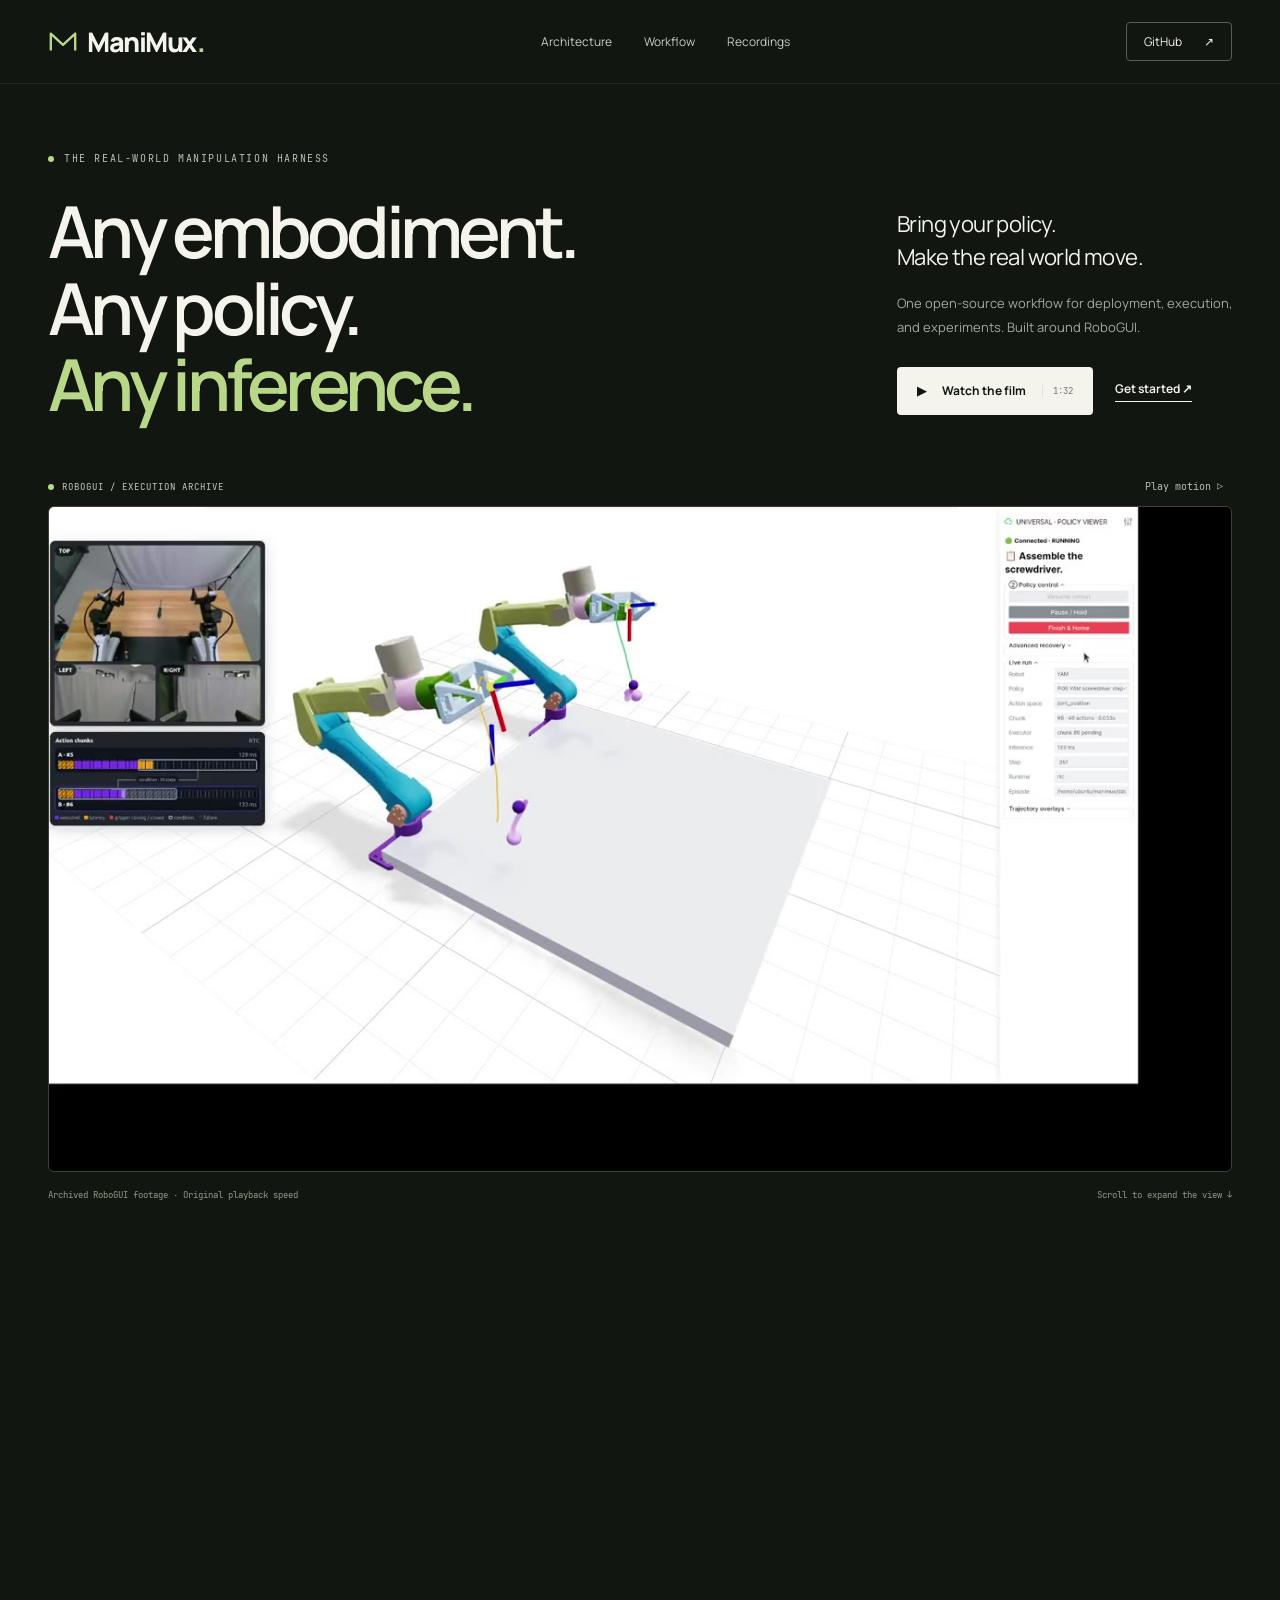
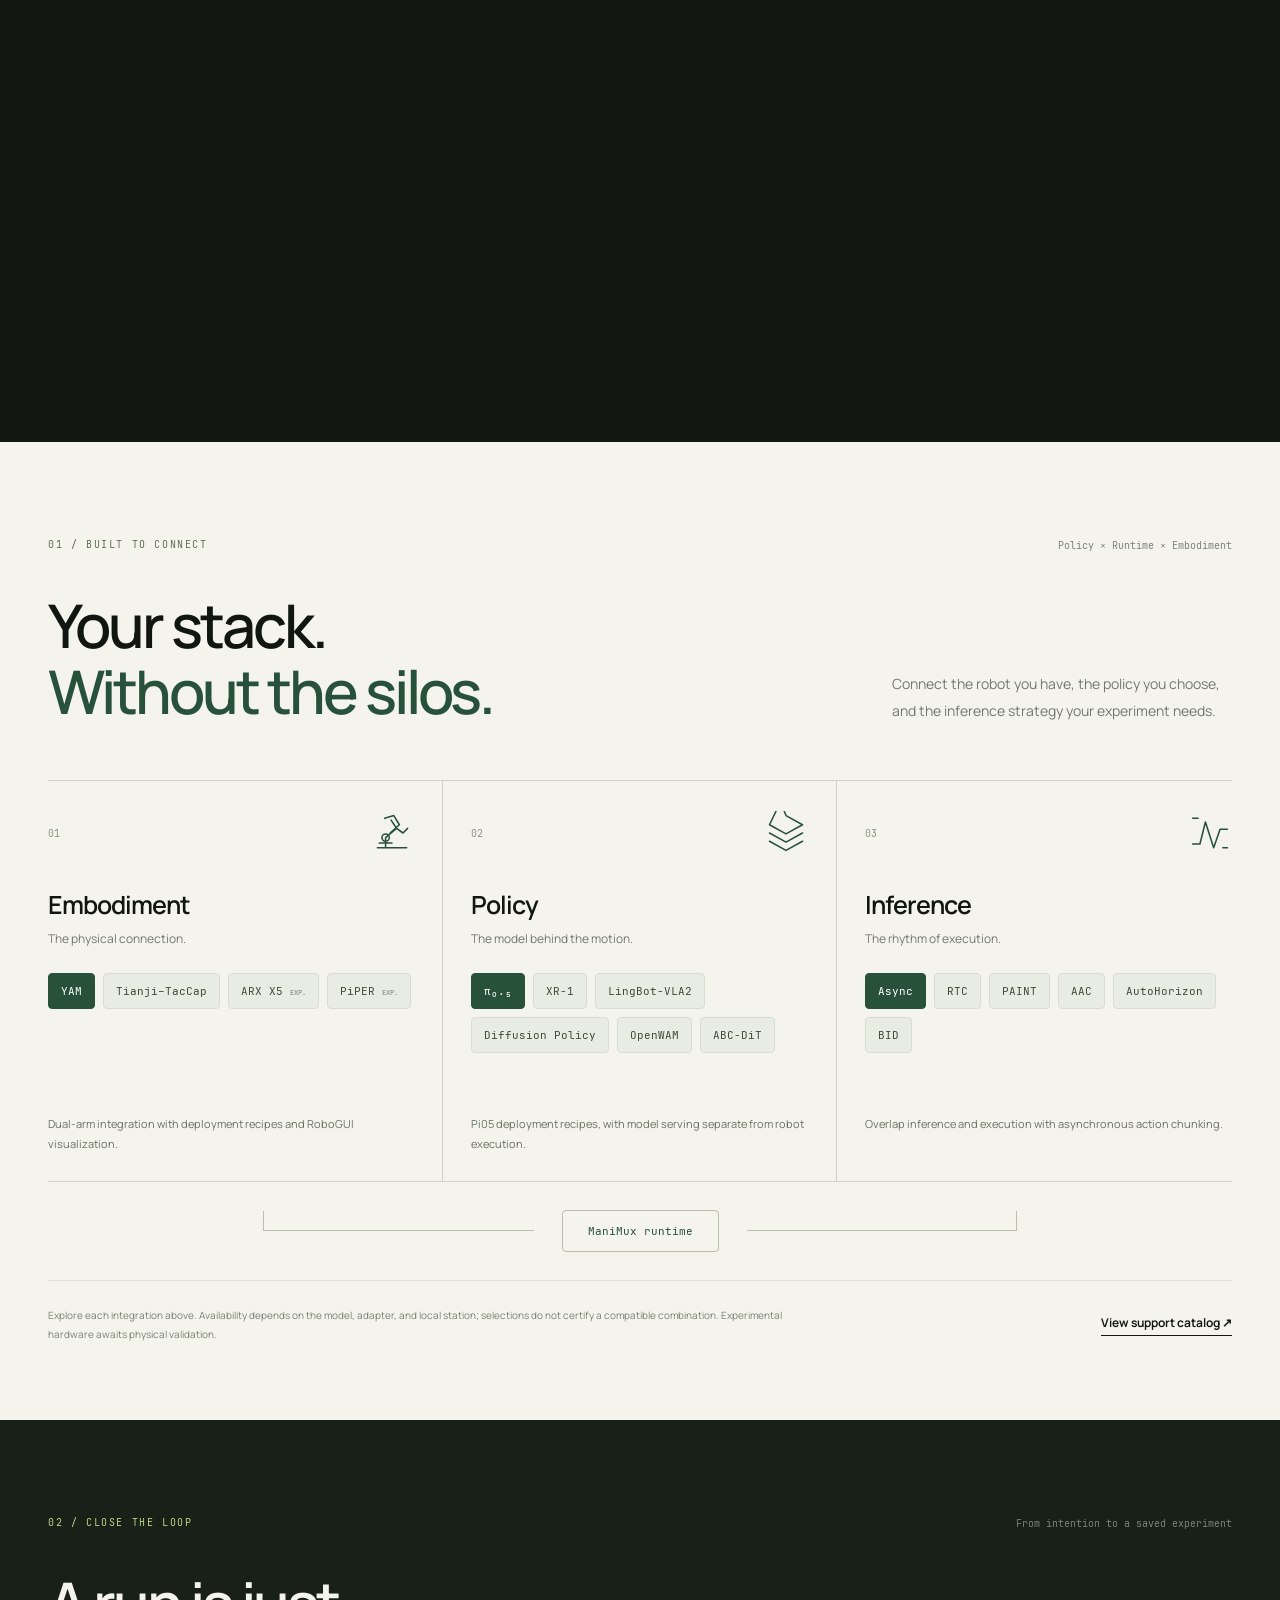
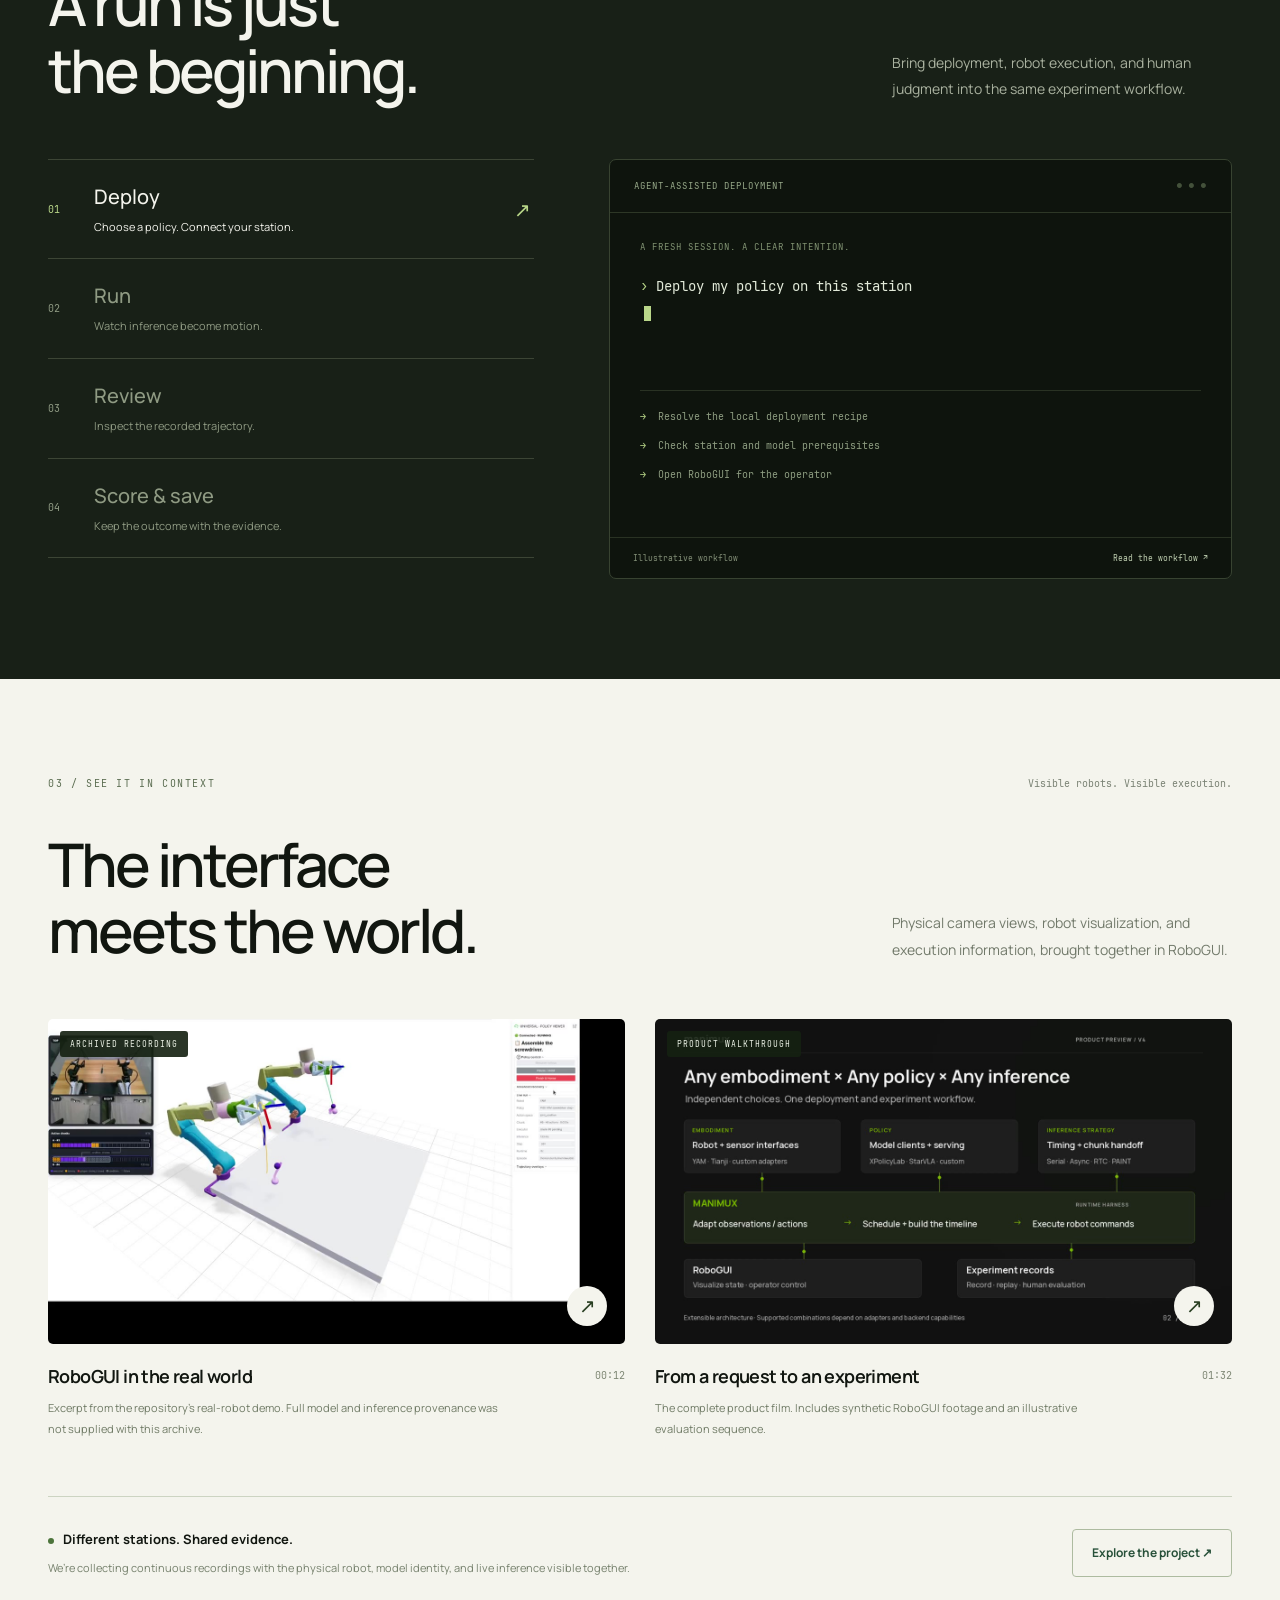
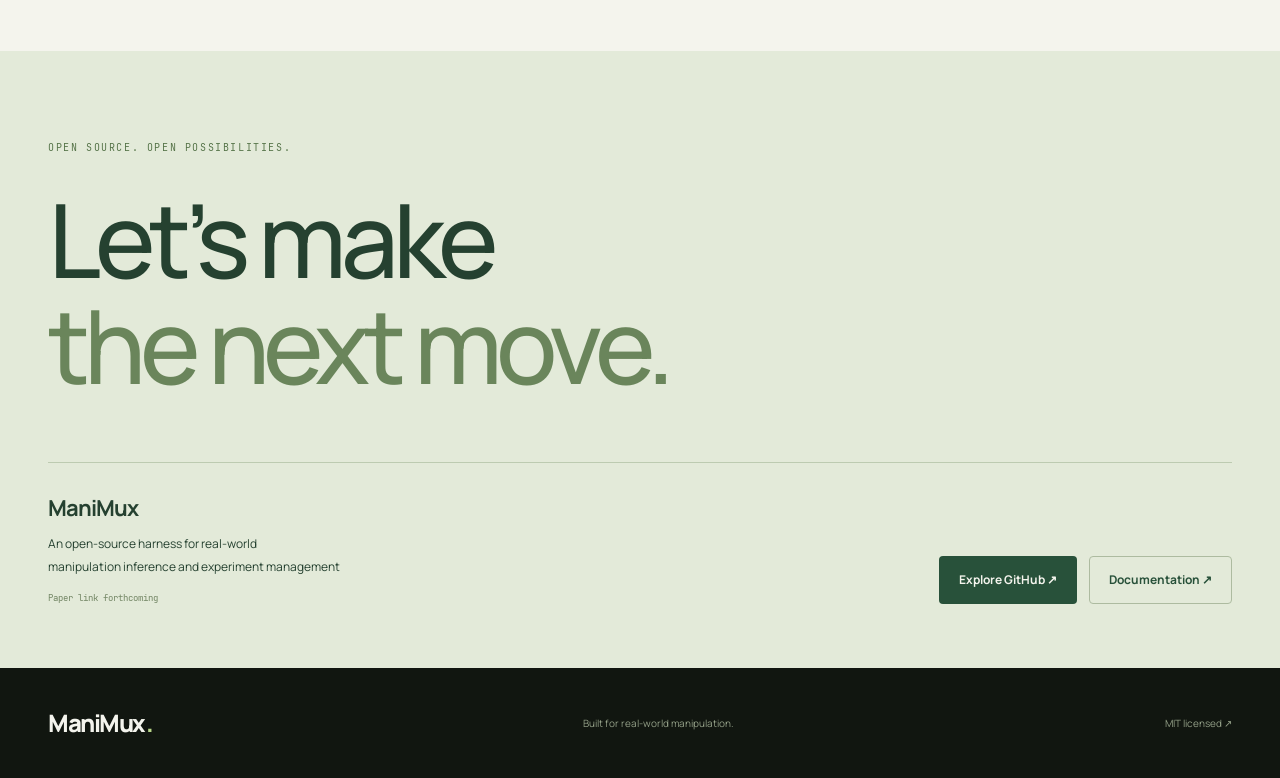
==== website/index.html @ 65cc0ae6 "Checkpoint current deployment and runtime work before RoboGUI improvements" ====
<!doctype html>
<html lang="en">
<head>
  <meta charset="utf-8">
  <meta name="viewport" content="width=device-width, initial-scale=1">
  <meta name="theme-color" content="#111610">
  <meta name="description" content="ManiMux is an open-source harness for real-world manipulation inference and experiment management. Explore RoboGUI, model deployment, and reproducible robot experiments.">
  <title>ManiMux — From policy to possibility.</title>
  <link rel="icon" href="assets/favicon.svg" type="image/svg+xml">
  <link rel="preload" href="assets/Manrope.ttf" as="font" type="font/ttf" crossorigin>
  <link rel="stylesheet" href="styles.css">
  <script src="app.js" defer></script>
</head>
<body>
  <a class="skip" href="#main">Skip to content</a>
  <header class="nav">
    <a class="wordmark" href="#" aria-label="ManiMux home"><svg viewBox="0 0 32 32" aria-hidden="true"><path d="M3 25V7l13 12L29 7v18M3 7l13 12L29 7"/></svg>ManiMux<span class="wordmark-dot">.</span></a>
    <nav aria-label="Main navigation"><a href="#architecture">Architecture</a><a href="#workflow">Workflow</a><a href="#recordings">Recordings</a></nav>
    <a class="nav-code" href="https://github.com/SII-LiuLab/manimux" target="_blank" rel="noreferrer">GitHub <span aria-hidden="true">↗</span></a>
  </header>
  <main id="main">
    <section class="hero" aria-labelledby="hero-title">
      <div class="hero-intro wrap">
        <div><p class="eyebrow"><span class="status-dot"></span> The real-world manipulation harness</p>
          <h1 id="hero-title">Any embodiment.<br>Any policy.<br><span>Any inference.</span></h1>
        </div>
        <div class="hero-aside"><p class="hero-lead">Bring your policy.<br> Make the real world move.</p><p class="muted">One open-source workflow for deployment, execution, and experiments. Built around RoboGUI.</p>
          <div class="actions"><button class="button light" data-film="product"><span aria-hidden="true">▶</span> Watch the film <span class="duration">1:32</span></button><a class="text-link" href="https://sii-liulab.github.io/manimux/" target="_blank" rel="noreferrer">Get started ↗</a></div>
        </div>
      </div>
      <div class="execution-story" id="execution-story">
        <div class="story-sticky wrap">
          <div class="stage-bar"><span><span class="status-dot"></span> ROBOGUI / EXECUTION ARCHIVE</span><button id="motion-toggle" class="motion-toggle" aria-pressed="false">Pause motion <span aria-hidden="true">Ⅱ</span></button></div>
          <div class="stage" id="stage">
            <div class="wall-grid" aria-hidden="true">
              <img src="assets/execution-poster.jpg" alt=""><img src="assets/wall-1.jpg" alt=""><img src="assets/wall-2.jpg" alt=""><img src="assets/wall-3.jpg" alt="">
              <img src="assets/wall-2.jpg" alt=""><img src="assets/wall-3.jpg" alt=""><img src="assets/execution-poster.jpg" alt=""><img src="assets/wall-1.jpg" alt="">
              <img src="assets/wall-3.jpg" alt=""><img src="assets/wall-1.jpg" alt=""><img src="assets/wall-2.jpg" alt=""><img src="assets/execution-poster.jpg" alt="">
              <img src="assets/wall-1.jpg" alt=""><img src="assets/wall-2.jpg" alt=""><img src="assets/execution-poster.jpg" alt=""><img src="assets/wall-3.jpg" alt="">
            </div>
            <div class="execution-frame" id="execution-frame"><video id="hero-video" muted loop playsinline preload="none" poster="assets/execution-poster.jpg" aria-label="Archived RoboGUI recording, including physical robot camera views"><source data-src="assets/execution.mp4" type="video/mp4"></video></div>
            <div class="wall-message"><p class="eyebrow">One interface. A wider world.</p><h2>Many possibilities.<br>One <em>ManiMux.</em></h2><p>The same workflow, across your robotics stack.</p><a href="#architecture" class="button light">Explore the architecture <span aria-hidden="true">↓</span></a></div>
          </div>
          <div class="stage-caption"><span>Archived RoboGUI footage · Original playback speed</span><span class="single-caption">Scroll to expand the view <span aria-hidden="true">↓</span></span><span class="wall-caption">Wall preview · Repeated frames from one recording</span></div>
        </div>
      </div>
    </section>

    <section class="architecture paper" id="architecture" aria-labelledby="architecture-title">
      <div class="wrap">
        <div class="section-top"><p class="eyebrow">01 / Built to connect</p><span class="section-note">Policy × Runtime × Embodiment</span></div>
        <div class="section-heading"><h2 id="architecture-title">Your stack.<br><span class="ink-green">Without the silos.</span></h2><p>Connect the robot you have, the policy you choose, and the inference strategy your experiment needs.</p></div>
        <div class="axes" id="axes">
          <article class="axis" style="--axis-index:0"><div class="axis-top"><span class="axis-number">01</span><svg viewBox="0 0 48 48" aria-hidden="true"><path d="M8 40h32M17 40V29l12-10-6-9M16 8l10-3 6 10-10 9M29 19l7 5 5-5M10 35h14"/><circle cx="17" cy="29" r="4"/></svg></div><h3>Embodiment</h3><p>The physical connection.</p><div class="chips" aria-label="Explore embodiments"><button data-axis="embodiment" data-value="yam" aria-pressed="true">YAM</button><button data-axis="embodiment" data-value="tianji" aria-pressed="false">Tianji–TacCap</button><button data-axis="embodiment" data-value="arx" aria-pressed="false">ARX X5 <small>EXP.</small></button><button data-axis="embodiment" data-value="piper" aria-pressed="false">PiPER <small>EXP.</small></button></div><p class="axis-detail" id="embodiment-detail" aria-live="polite">Dual-arm integration with deployment recipes and RoboGUI visualization.</p></article>
          <article class="axis" style="--axis-index:1"><div class="axis-top"><span class="axis-number">02</span><svg viewBox="0 0 48 48" aria-hidden="true"><path d="m24 5 18 10-18 10L6 15 18-10ZM6 24l18 10 18-10M6 33l18 10 18-10"/></svg></div><h3>Policy</h3><p>The model behind the motion.</p><div class="chips" aria-label="Explore policies"><button data-axis="policy" data-value="pi05" aria-pressed="true">π₀.₅</button><button data-axis="policy" data-value="xr1" aria-pressed="false">XR-1</button><button data-axis="policy" data-value="lingbot" aria-pressed="false">LingBot-VLA2</button><button data-axis="policy" data-value="dp" aria-pressed="false">Diffusion Policy</button><button data-axis="policy" data-value="openwam" aria-pressed="false">OpenWAM</button><button data-axis="policy" data-value="abc" aria-pressed="false">ABC-DiT</button></div><p class="axis-detail" id="policy-detail" aria-live="polite">Pi05 deployment recipes, with model serving separate from robot execution.</p></article>
          <article class="axis" style="--axis-index:2"><div class="axis-top"><span class="axis-number">03</span><svg viewBox="0 0 48 48" aria-hidden="true"><path d="M5 36h8l6-24 9 28 7-20h8M5 8h6M38 40h5"/></svg></div><h3>Inference</h3><p>The rhythm of execution.</p><div class="chips" aria-label="Explore inference strategies"><button data-axis="inference" data-value="async" aria-pressed="true">Async</button><button data-axis="inference" data-value="rtc" aria-pressed="false">RTC</button><button data-axis="inference" data-value="paint" aria-pressed="false">PAINT</button><button data-axis="inference" data-value="aac" aria-pressed="false">AAC</button><button data-axis="inference" data-value="autohorizon" aria-pressed="false">AutoHorizon</button><button data-axis="inference" data-value="bid" aria-pressed="false">BID</button></div><p class="axis-detail" id="inference-detail" aria-live="polite">Overlap inference and execution with asynchronous action chunking.</p></article>
        </div>
        <div class="harness-line" aria-hidden="true"><span></span><b>ManiMux runtime</b><span></span></div>
        <div class="architecture-foot"><p>Explore each integration above. Availability depends on the model, adapter, and local station; selections do not certify a compatible combination. Experimental hardware awaits physical validation.</p><a class="text-link" href="https://sii-liulab.github.io/manimux/#support" target="_blank" rel="noreferrer">View support catalog ↗</a></div>
      </div>
    </section>

    <section class="workflow" id="workflow" aria-labelledby="workflow-title">
      <div class="wrap"><div class="section-top"><p class="eyebrow">02 / Close the loop</p><span class="section-note">From intention to a saved experiment</span></div>
        <div class="section-heading"><h2 id="workflow-title">A run is just<br>the beginning.</h2><p>Bring deployment, robot execution, and human judgment into the same experiment workflow.</p></div>
        <div class="workflow-layout">
          <div class="step-list" role="tablist" aria-label="Experiment workflow" aria-orientation="vertical">
            <button id="tab-deploy" role="tab" aria-selected="true" aria-controls="workflow-panel" data-step="deploy"><span>01</span><strong>Deploy</strong><small>Choose a policy. Connect your station.</small><b aria-hidden="true">↗</b></button>
            <button id="tab-run" role="tab" aria-selected="false" aria-controls="workflow-panel" tabindex="-1" data-step="run"><span>02</span><strong>Run</strong><small>Watch inference become motion.</small><b aria-hidden="true">↗</b></button>
            <button id="tab-review" role="tab" aria-selected="false" aria-controls="workflow-panel" tabindex="-1" data-step="review"><span>03</span><strong>Review</strong><small>Inspect the recorded trajectory.</small><b aria-hidden="true">↗</b></button>
            <button id="tab-score" role="tab" aria-selected="false" aria-controls="workflow-panel" tabindex="-1" data-step="score"><span>04</span><strong>Score & save</strong><small>Keep the outcome with the evidence.</small><b aria-hidden="true">↗</b></button>
          </div>
          <div class="workflow-panel" id="workflow-panel" role="tabpanel" aria-labelledby="tab-deploy" tabindex="0">
            <div class="panel-top"><span id="panel-label">AGENT-ASSISTED DEPLOYMENT</span><span class="panel-dots" aria-hidden="true">● ● ●</span></div>
            <div id="step-content"></div>
            <div class="panel-footer"><span>Illustrative workflow</span><a href="https://sii-liulab.github.io/manimux/#experiments" target="_blank" rel="noreferrer">Read the workflow ↗</a></div>
          </div>
        </div>
      </div>
    </section>

    <section class="recordings paper" id="recordings" aria-labelledby="recordings-title"><div class="wrap">
      <div class="section-top"><p class="eyebrow">03 / See it in context</p><span class="section-note">Visible robots. Visible execution.</span></div>
      <div class="section-heading"><h2 id="recordings-title">The interface<br>meets the world.</h2><p>Physical camera views, robot visualization, and execution information, brought together in RoboGUI.</p></div>
      <div class="recording-grid">
        <button class="recording-card" data-film="archive"><div class="recording-image"><img src="assets/execution-poster.jpg" loading="lazy" width="1280" height="720" alt="Archived RoboGUI showing physical robot cameras and the robot visualization"><span class="play-icon" aria-hidden="true">↗</span><span class="media-badge">ARCHIVED RECORDING</span></div><div class="recording-meta"><h3>RoboGUI in the real world</h3><span>00:12</span></div><p>Excerpt from the repository’s real-robot demo. Full model and inference provenance was not supplied with this archive.</p></button>
        <button class="recording-card" data-film="product"><div class="recording-image"><img src="assets/product-poster.jpg" loading="lazy" width="1280" height="720" alt="ManiMux product film architecture scene"><span class="play-icon" aria-hidden="true">↗</span><span class="media-badge">PRODUCT WALKTHROUGH</span></div><div class="recording-meta"><h3>From a request to an experiment</h3><span>01:32</span></div><p>The complete product film. Includes synthetic RoboGUI footage and an illustrative evaluation sequence.</p></button>
      </div>
      <div class="contribute"><div><span class="status-dot"></span><strong>Different stations. Shared evidence.</strong><p>We’re collecting continuous recordings with the physical robot, model identity, and live inference visible together.</p></div><a class="button outline" href="https://github.com/SII-LiuLab/manimux" target="_blank" rel="noreferrer">Explore the project ↗</a></div>
    </div></section>

    <section class="research" id="research" aria-labelledby="research-title"><div class="wrap"><p class="eyebrow">Open source. Open possibilities.</p><h2 id="research-title">Let’s make<br><span>the next move.</span></h2><div class="research-bottom"><div><h3>ManiMux</h3><p>An open-source harness for real-world<br>manipulation inference and experiment management</p><span class="paper-status">Paper link forthcoming</span></div><div class="actions"><a class="button dark" href="https://github.com/SII-LiuLab/manimux" target="_blank" rel="noreferrer">Explore GitHub ↗</a><a class="button outline" href="https://sii-liulab.github.io/manimux/" target="_blank" rel="noreferrer">Documentation ↗</a></div></div></div></section>
  </main>
  <footer class="wrap"><a class="wordmark" href="#">ManiMux<span class="wordmark-dot">.</span></a><span>Built for real-world manipulation.</span><a href="https://github.com/SII-LiuLab/manimux/blob/main/LICENSE" target="_blank" rel="noreferrer">MIT licensed ↗</a></footer>
  <dialog id="film-dialog" aria-labelledby="film-title"><div class="dialog-top"><h2 id="film-title">ManiMux product film</h2><button id="close-film" aria-label="Close video">✕</button></div><video id="film-video" controls playsinline preload="none"></video><p id="film-caption"></p></dialog>
</body>
</html>
---- website/styles.css ----
@font-face{font-family:Manrope;src:url('assets/Manrope.ttf') format('truetype');font-weight:200 800;font-display:swap}
@font-face{font-family:Mono;src:url('assets/JetBrainsMono-Regular.ttf') format('truetype');font-display:swap}
:root{--black:#111610;--paper:#f4f4ed;--green:#28513a;--lime:#b9d789;--muted:#a1aa9d;--line:#31392c;--progress:0;color-scheme:dark}
*{box-sizing:border-box}html{scroll-behavior:smooth;scroll-padding-top:90px}body{margin:0;background:var(--black);color:var(--paper);font-family:Manrope,Arial,sans-serif;-webkit-font-smoothing:antialiased}button,a{-webkit-tap-highlight-color:transparent}button{font:inherit;cursor:pointer}button:disabled{cursor:default}a{color:inherit;text-decoration:none}button:focus-visible,a:focus-visible,[tabindex]:focus-visible{outline:3px solid #80a83f;outline-offset:5px}h1,h2,h3,p{margin:0}button{color:inherit}::selection{background:#739c49;color:white}.wrap{width:min(1240px,calc(100% - 96px));margin-inline:auto}.skip{position:fixed;left:16px;top:-80px;z-index:100;background:white;color:black;padding:16px}.skip:focus{top:10px}
.nav{height:84px;display:flex;align-items:center;justify-content:space-between;padding:0 48px;border-bottom:1px solid #ffffff13;background:var(--black);position:relative;z-index:10}.wordmark{font-weight:800;font-size:27px;letter-spacing:-1.5px;display:inline-flex;align-items:center;gap:9px}.wordmark svg{width:30px;height:30px;fill:none;stroke:var(--lime);stroke-width:2.5;stroke-linejoin:round}.wordmark-dot{color:var(--lime);margin-left:-8px}.nav nav{display:flex;gap:32px;font-size:12px;color:#c5cdc0}.nav a:hover{color:var(--lime)}.nav-code{font-size:12px;border:1px solid #56604e;padding:10px 17px;border-radius:4px}.nav-code span{margin-left:20px}.eyebrow{font-family:Mono,monospace;font-size:10px;text-transform:uppercase;letter-spacing:1.6px;line-height:1.8;display:flex;align-items:center;gap:10px}.status-dot{display:inline-block;width:6px;height:6px;border-radius:50%;background:var(--lime);flex-shrink:0}.hero-intro{padding:66px 0 44px;display:flex;justify-content:space-between;align-items:flex-end;gap:60px}.hero .eyebrow{color:#bac3b1;margin-bottom:25px}h1{font-size:clamp(48px,5.6vw,86px);font-weight:600;letter-spacing:-4.7px;line-height:1.07}h1>span{color:var(--lime)}.hero-aside{max-width:335px;padding-bottom:8px}.hero-lead{font-size:22px;line-height:1.5;letter-spacing:-.6px;margin-bottom:18px}.muted{color:var(--muted);font-size:13px;line-height:1.8}.actions{display:flex;align-items:center;gap:22px;flex-wrap:wrap;margin-top:28px}.button{display:inline-flex;align-items:center;justify-content:center;gap:16px;padding:14px 19px;border-radius:4px;border:1px solid transparent;font-size:12px;font-weight:700;transition:background .2s,transform .2s;line-height:1.5}.button:hover{transform:translateY(-2px)}.light{background:var(--paper);color:var(--black)}.light:hover{background:var(--lime)}.duration{font:9px Mono,monospace;opacity:.55;border-left:1px solid #0002;padding-left:10px}.text-link{font-size:12px;font-weight:650;white-space:nowrap;border-bottom:1px solid currentColor;padding-bottom:4px}.text-link:hover{opacity:.7}
.execution-story{height:175vh;min-height:1060px;position:relative}.story-sticky{position:sticky;top:26px;padding-bottom:28px;max-width:calc((100svh - 125px) * 16 / 9)}.stage-bar{height:39px;display:flex;align-items:center;justify-content:space-between;font:9px Mono,monospace;letter-spacing:1px;color:#c3ccbb}.stage-bar>span{display:flex;gap:8px;align-items:center}.motion-toggle{font:10px Mono,monospace;border:0;background:transparent;color:#b6c0ae;padding:9px}.motion-toggle span{margin-left:14px}.stage{aspect-ratio:16/9;position:relative;background:#22291f;border:1px solid #3a4333;border-radius:6px;overflow:hidden;isolation:isolate}.execution-frame{position:absolute;inset:0;transform-origin:top left;transform:translate(calc(var(--progress) * 9px),calc(var(--progress) * 9px)) scale(calc(1 - var(--progress) * .758));z-index:2;will-change:transform}.execution-frame video{width:100%;height:100%;object-fit:cover;display:block}.wall-grid{position:absolute;inset:9px;display:grid;grid-template-columns:repeat(4,1fr);grid-template-rows:repeat(4,1fr);gap:9px;opacity:var(--progress)}.wall-grid img{width:100%;height:100%;object-fit:cover;border-radius:2px;filter:brightness(.8)}.wall-message{position:absolute;z-index:3;inset:0;background:linear-gradient(180deg,#11161018,#111610ed 90%);display:flex;align-items:center;justify-content:center;flex-direction:column;text-align:center;opacity:clamp(0,calc((var(--progress) - .65) * 2.86),1);pointer-events:none;transform:translateY(calc((1 - var(--progress)) * 35px))}.wall-message.visible{pointer-events:auto}.wall-message .eyebrow{color:var(--lime);margin-bottom:20px}.wall-message h2{font-size:clamp(36px,5vw,74px);letter-spacing:-3px;font-weight:600;line-height:1.1}.wall-message em{color:var(--lime);font-style:normal}.wall-message>p:not(.eyebrow){font-size:13px;color:#c5cdbd;margin-top:20px}.wall-message .button{margin-top:26px}.stage-caption{display:flex;justify-content:space-between;gap:15px;margin-top:16px;color:#8d9985;font:9px Mono,monospace;line-height:1.6}.wall-caption{display:none}.wall-mode .single-caption{display:none}.wall-mode .wall-caption{display:inline}
.paper{background:var(--paper);color:var(--black);color-scheme:light}.architecture{padding:94px 0 76px}.section-top{display:flex;justify-content:space-between;align-items:center;gap:20px}.section-top .eyebrow{color:#5b6d51}.section-note{font:10px Mono,monospace;color:#7b8375}.section-heading{display:flex;align-items:flex-end;justify-content:space-between;gap:70px;margin:38px 0 56px}.section-heading h2{font-size:clamp(38px,4.7vw,64px);font-weight:550;letter-spacing:-3px;line-height:1.1}.ink-green{color:var(--green)}.section-heading>p{font-size:14px;line-height:1.9;max-width:340px;color:#71796a}.axes{display:grid;grid-template-columns:repeat(3,1fr);border-top:1px solid #cdd2c4;border-bottom:1px solid #cdd2c4}.axis{padding:30px 28px 25px;border-right:1px solid #cdd2c4;min-width:0}.axis:first-child{padding-left:0}.axis:last-child{padding-right:0;border:0}.axis-top{display:flex;align-items:center;justify-content:space-between;margin-bottom:32px}.axis-number{font:10px Mono,monospace;color:#8a9581}.axis-top svg{width:44px;height:44px;fill:none;stroke:var(--green);stroke-width:1.7;stroke-linejoin:round;stroke-linecap:round}.axis h3{font-size:25px;font-weight:600;letter-spacing:-1px}.axis>p:not(.axis-detail){font-size:12px;color:#71796a;margin:8px 0 26px}.chips{display:flex;flex-wrap:wrap;align-content:flex-start;gap:8px;min-height:123px}.chips button{font:11px Mono,monospace;padding:10px 12px;background:#e9ece2;color:#3f4a36;border:1px solid #d7decd;border-radius:4px;transition:background .2s,color .2s}.chips button:hover{background:#dbe4ce}.chips button[aria-pressed=true]{background:var(--green);color:white;border-color:var(--green)}.chips small{font-size:7px;opacity:.65}.axis-detail{font-size:11px;line-height:1.8;min-height:60px;color:#68715f;padding-top:18px}.axes.arrive .chips button{animation:fall-in .7s cubic-bezier(.16,1,.3,1) both;animation-delay:calc(var(--axis-index) * 140ms + var(--chip-index) * 60ms)}@keyframes fall-in{from{opacity:0;transform:translateY(-45px) rotate(-4deg)}to{opacity:1;transform:translateY(0) rotate(0)}}.harness-line{display:flex;align-items:center;justify-content:center;gap:28px;padding:28px;font:11px Mono,monospace;color:var(--green)}.harness-line span{width:24%;height:20px;border-bottom:1px solid #b6c0aa;position:relative}.harness-line span:first-child{border-left:1px solid #b6c0aa;transform:translateY(-10px)}.harness-line span:last-child{border-right:1px solid #b6c0aa;transform:translateY(-10px)}.harness-line b{font-weight:400;padding:13px 25px;border:1px solid #b6c0aa;border-radius:4px;white-space:nowrap}.architecture-foot{display:flex;gap:50px;align-items:center;justify-content:space-between;border-top:1px solid #dfe3d7;padding-top:25px}.architecture-foot p{font-size:10px;line-height:1.9;color:#79816f;max-width:770px}
.workflow{padding:94px 0 100px;background:#182017}.workflow .section-top .eyebrow{color:var(--lime)}.workflow .section-heading>p{color:#a9b19f}.workflow-layout{display:grid;grid-template-columns:1fr 1.28fr;gap:75px;align-items:stretch}.step-list{border-top:1px solid #3c4535}.step-list button{display:grid;grid-template-columns:32px 1fr 20px;align-items:center;gap:8px 14px;width:100%;text-align:left;background:transparent;border:0;border-bottom:1px solid #3c4535;padding:23px 0;color:#8f9a83}.step-list button>span{font:10px Mono,monospace;grid-row:1/3}.step-list strong{font-size:20px;font-weight:500}.step-list small{font-size:11px;grid-column:2;line-height:1.6}.step-list b{grid-column:3;grid-row:1/3;font-weight:400;font-size:20px;opacity:0}.step-list button[aria-selected=true]{color:var(--paper)}.step-list button[aria-selected=true]>span,.step-list button[aria-selected=true]>b{color:var(--lime);opacity:1}.step-list button:hover{color:white}.workflow-panel{background:#0e140d;border:1px solid #384331;border-radius:7px;display:flex;flex-direction:column;min-height:420px;overflow:hidden}.panel-top{display:flex;justify-content:space-between;gap:12px;padding:20px 24px;border-bottom:1px solid #2d3726;font:9px Mono,monospace;letter-spacing:1px;color:#97a989}.panel-dots{color:#43513a;font-size:8px;white-space:nowrap}#step-content{padding:28px 30px;flex:1;min-height:310px}.prompt-line{font:14px/1.9 Mono,monospace;color:#e1e9d8;min-height:92px;white-space:pre-wrap}.prompt-line:before{content:'› ';color:var(--lime)}.cursor{display:inline-block;width:7px;height:15px;background:var(--lime);margin-left:4px;vertical-align:middle;animation:blink 1.1s steps(1) infinite}@keyframes blink{50%{opacity:0}}.terminal-checks{margin-top:25px;border-top:1px solid #293223;padding-top:18px;display:grid;gap:13px;font:10px/1.6 Mono,monospace;color:#8d9c80}.terminal-checks span:before{content:'→';color:var(--lime);margin-right:12px}.panel-footer{border-top:1px solid #293223;padding:15px 23px;display:flex;justify-content:space-between;gap:20px;font:8px Mono,monospace;color:#849078}.panel-footer a{color:#c2d2b3}.workflow-still{width:100%;aspect-ratio:16/9;object-fit:cover;border-radius:3px;display:block;margin-bottom:16px}.panel-copy{font-size:11px;line-height:1.8;color:#a8b69b}.review-track{height:55px;display:flex;align-items:center;gap:5px;margin:25px 0}.review-track i{display:block;flex:1;background:#608849;height:var(--bar-height);border-radius:2px}.review-track i:nth-child(n+14){background:#34422d}.panel-kicker{font:9px Mono,monospace;letter-spacing:1px;color:#819372;margin-bottom:20px}.panel-title{font-size:24px;line-height:1.35;letter-spacing:-.7px;margin-bottom:15px}.score-options{display:flex;gap:8px;margin:22px 0}.score-options button{font-size:10px;background:#25301f;border:1px solid #46563b;padding:10px 12px;border-radius:3px}.score-options button[aria-pressed=true]{background:#c6dfac;color:#203018}.save-score{background:var(--lime);color:#172111;border:0;padding:11px 17px;border-radius:3px;font-size:11px;font-weight:700}.save-score:disabled{opacity:.35}.save-status{font:10px/1.6 Mono,monospace;color:var(--lime);min-height:32px;margin-top:16px}
.recordings{padding:96px 0 72px}.recording-grid{display:grid;grid-template-columns:1fr 1fr;gap:30px}.recording-card{padding:0;border:0;text-align:left;background:transparent;color:var(--black)}.recording-image{position:relative;aspect-ratio:16/9;border-radius:5px;overflow:hidden;background:#dce2d5}.recording-image img{display:block;width:100%;height:100%;object-fit:cover;transition:transform .4s}.recording-card:hover img{transform:scale(1.025)}.play-icon{position:absolute;bottom:18px;right:18px;width:40px;height:40px;background:var(--paper);color:#293f22;border-radius:50%;display:grid;place-items:center;font-size:20px}.media-badge{position:absolute;left:12px;top:12px;font:8px Mono,monospace;letter-spacing:1px;background:#152112e8;color:#edf3e7;padding:8px 10px;border-radius:3px}.recording-meta{display:flex;align-items:center;justify-content:space-between;gap:15px;margin:20px 0 10px}.recording-meta h3{font-size:18px;font-weight:650;letter-spacing:-.6px}.recording-meta>span{font:10px Mono,monospace;color:#7e8774}.recording-card>p{font-size:11px;line-height:1.9;color:#707b66;max-width:450px}.contribute{margin-top:57px;border-top:1px solid #ccd4c2;padding-top:30px;display:flex;justify-content:space-between;align-items:center;gap:35px}.contribute strong{font-size:13px;margin-left:9px}.contribute .status-dot{background:#4c743b}.contribute p{font-size:11px;color:#76816d;max-width:650px;line-height:1.9;margin-top:9px}.outline{background:transparent;border-color:#adbba0;color:var(--green);white-space:nowrap}.outline:hover{background:#e3e9da}
.research{background:#e3ead9;color:#254130;padding:88px 0 64px;color-scheme:light}.research>.wrap>.eyebrow{color:#567449}.research h2{font-size:clamp(60px,8vw,112px);line-height:1.03;letter-spacing:-6px;font-weight:500;margin:30px 0 64px}.research h2>span{color:#6a855b}.research-bottom{display:flex;align-items:flex-end;justify-content:space-between;gap:40px;border-top:1px solid #bdcbb1;padding-top:30px}.research h3{font-size:22px;letter-spacing:-1px;margin-bottom:10px}.research-bottom p{font-size:12px;line-height:1.9}.paper-status{font:9px Mono,monospace;color:#748766;display:block;margin-top:13px}.research-bottom .actions{gap:12px;margin:0}.dark{background:var(--green);color:var(--paper)}.dark:hover{background:#172f21}footer{height:110px;display:flex;align-items:center;justify-content:space-between;gap:30px}footer .wordmark{font-size:24px}footer>span,footer>a:last-child{font-size:10px;color:#94a088}footer>a:last-child:hover{color:white}
dialog{width:min(1100px,94vw);max-height:92vh;padding:0;background:#10160f;color:var(--paper);border:1px solid #526149;border-radius:8px;box-shadow:0 20px 100px #0009}dialog::backdrop{background:#050905dc}.dialog-top{padding:16px 22px;display:flex;align-items:center;justify-content:space-between}.dialog-top h2{font-size:15px}.dialog-top button{padding:8px 13px;background:transparent;border:1px solid #495640;border-radius:3px}dialog video{display:block;width:100%;max-height:70vh;background:#000}dialog>p{font-size:11px;line-height:1.8;color:#a6b49b;padding:15px 22px}body.modal-open{overflow:hidden}.motion-paused .cursor{animation:none}
@media(min-width:1600px){.execution-story{height:165vh}.hero-intro{padding-top:76px}}
@media(max-width:1000px){.wrap{width:calc(100% - 48px)}.nav{padding-inline:24px}.hero-intro{gap:35px}h1{font-size:58px;letter-spacing:-3.3px}.hero-aside{max-width:280px}.hero-lead{font-size:19px}.actions{gap:16px}.section-heading{gap:40px}.axis{padding-inline:20px}.chips{min-height:155px}.workflow-layout{gap:35px}.contribute .button{font-size:10px;padding:12px}.research-bottom{align-items:flex-start;flex-direction:column}.execution-story{min-height:900px;height:140vh}}
@media(max-width:680px){html{scroll-padding-top:20px}.wrap{width:calc(100% - 36px)}.nav{height:68px;padding-inline:18px}.wordmark{font-size:23px}.wordmark svg{width:25px}.nav nav{display:none}.nav-code{padding:8px 12px}.nav-code span{margin-left:12px}.hero-intro{padding-top:42px;display:block}.hero .eyebrow{font-size:8px;letter-spacing:1px;margin-bottom:22px}h1{font-size:clamp(42px,10.5vw,66px);letter-spacing:-2.5px}.hero-aside{max-width:100%;padding-top:28px}.hero-lead{font-size:18px}.hero-lead br{display:none}.muted{font-size:12px;max-width:350px}.actions{margin-top:20px}.stage-bar{font-size:7px;letter-spacing:.3px}.motion-toggle{font-size:8px}.motion-toggle span{margin-left:4px}.story-sticky{top:18px;max-width:none}.execution-story{height:85vh;min-height:570px}.stage{aspect-ratio:16/9}.execution-frame video{object-fit:contain;background:#e8ede8}.wall-grid{grid-template-columns:repeat(4,1fr);grid-template-rows:repeat(4,1fr);gap:5px}.wall-message h2{font-size:28px;letter-spacing:-1.3px}.wall-message .eyebrow{font-size:7px;margin-bottom:12px}.wall-message>p:not(.eyebrow){font-size:10px;margin-top:12px}.wall-message .button{padding:8px 10px;font-size:9px;margin-top:12px}.stage-caption{font-size:7px;flex-direction:column;gap:4px}.architecture,.workflow,.recordings{padding:62px 0}.section-note{display:none}.section-heading{display:block;margin:26px 0 32px}.section-heading h2{font-size:43px;letter-spacing:-2px}.section-heading>p{font-size:12px;margin-top:22px;max-width:100%}.axes{grid-template-columns:1fr}.axis,.axis:first-child,.axis:last-child{padding:25px 0;border-right:0;border-bottom:1px solid #ccd4c2}.axis:last-child{border-bottom:0}.axis-top{margin-bottom:10px}.axis-top svg{width:32px;height:32px}.axis>p:not(.axis-detail){margin-bottom:18px}.chips{min-height:0}.axis-detail{min-height:0;font-size:11px}.harness-line{padding:23px 0;gap:12px}.harness-line b{font-size:9px;padding:12px}.architecture-foot{flex-direction:column;gap:20px;align-items:flex-start}.workflow-layout{grid-template-columns:1fr;gap:25px}.step-list button{padding:18px 0}.step-list strong{font-size:18px}.workflow-panel{min-height:370px}.panel-top{padding:17px;font-size:8px}#step-content{padding:23px 20px;min-height:260px}.panel-footer{padding:15px;font-size:7px}.recording-grid{grid-template-columns:1fr;gap:35px}.recording-meta h3{font-size:17px}.contribute{align-items:flex-start;flex-direction:column;gap:20px;margin-top:35px}.research{padding:58px 0}.research h2{font-size:57px;letter-spacing:-3.3px;margin-bottom:40px}.research-bottom .button{font-size:11px;padding:12px}.research-bottom p{font-size:10px}footer{height:auto;padding-block:30px;flex-wrap:wrap;gap:22px}footer>span{display:none}dialog>p{font-size:10px}.dialog-top{padding:12px}.dialog-top h2{font-size:12px}}
@media(prefers-reduced-motion:reduce){html{scroll-behavior:auto}*,*:before,*:after{animation:none!important;transition:none!important}.execution-story{height:auto;min-height:0;padding-bottom:50px}.story-sticky{position:relative;top:0}.execution-frame{transform:none;will-change:auto}.wall-grid,.wall-message{display:none}.single-caption{display:none}}
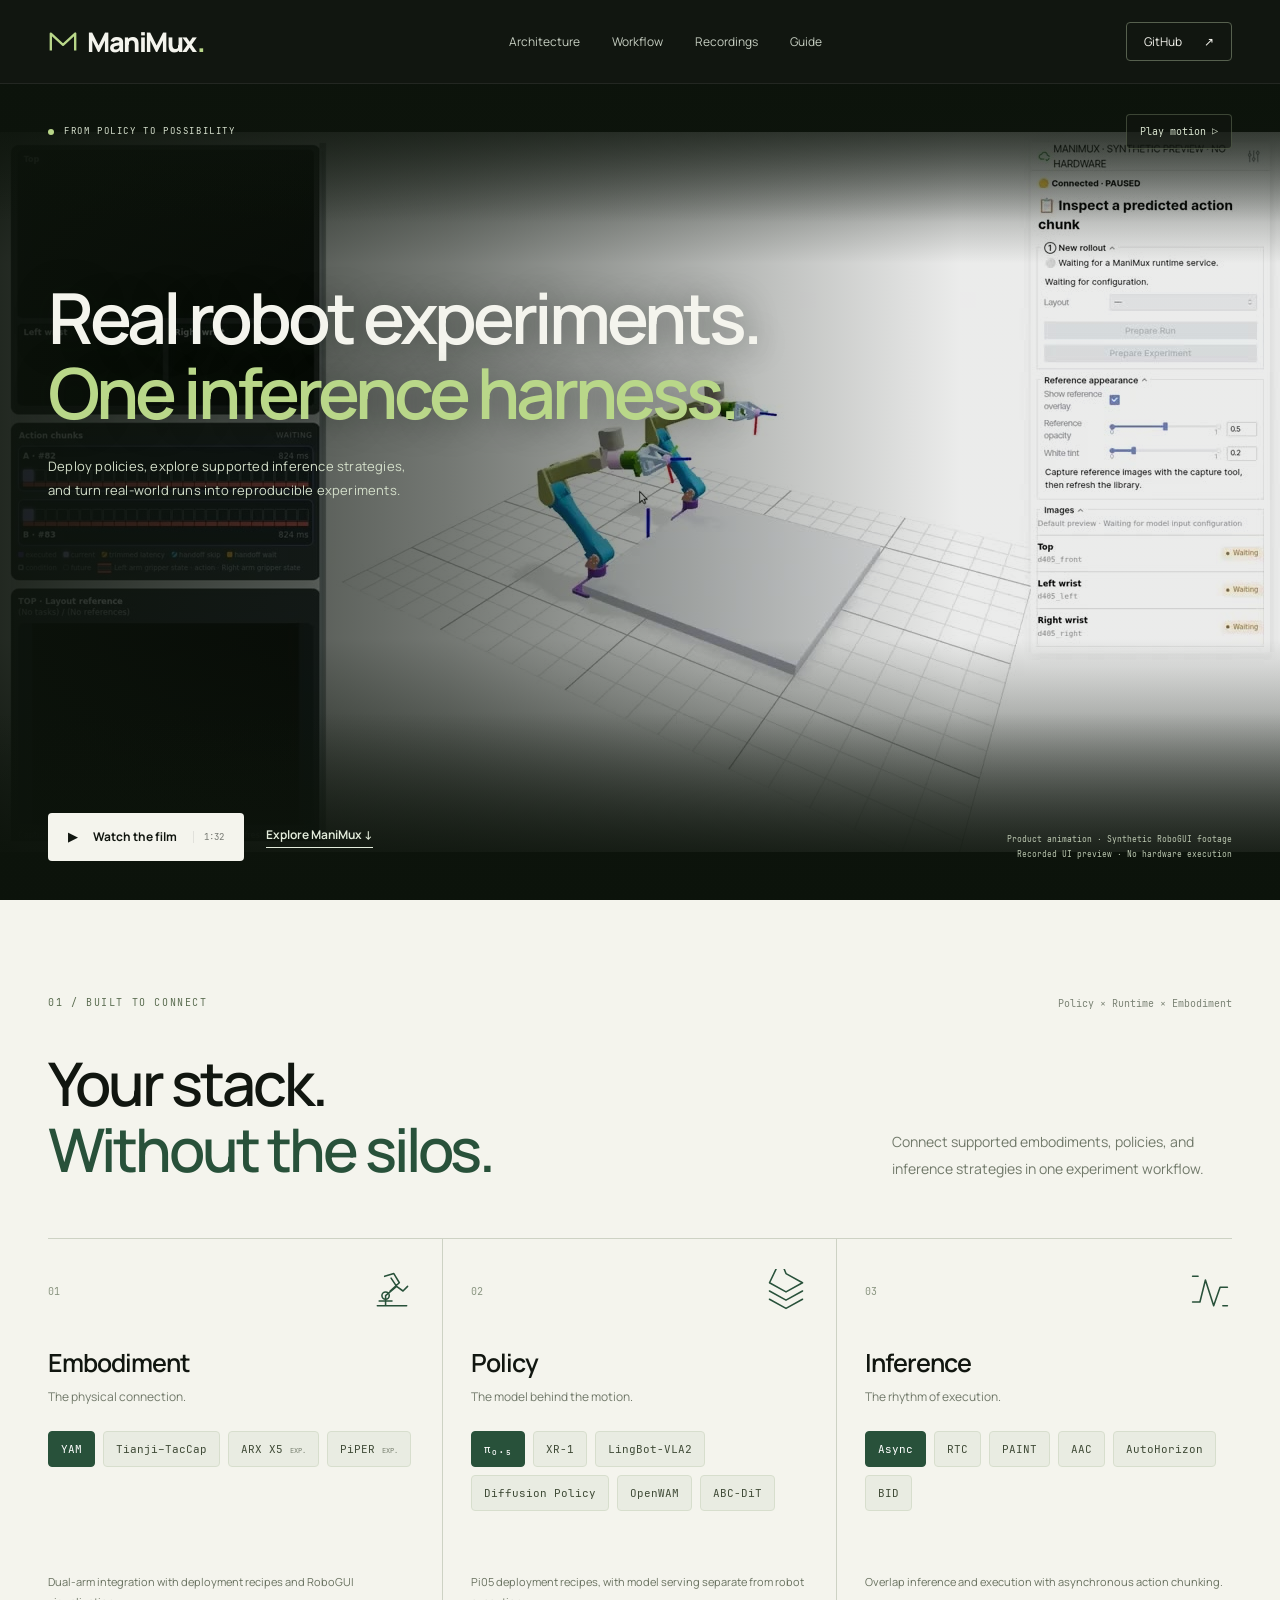
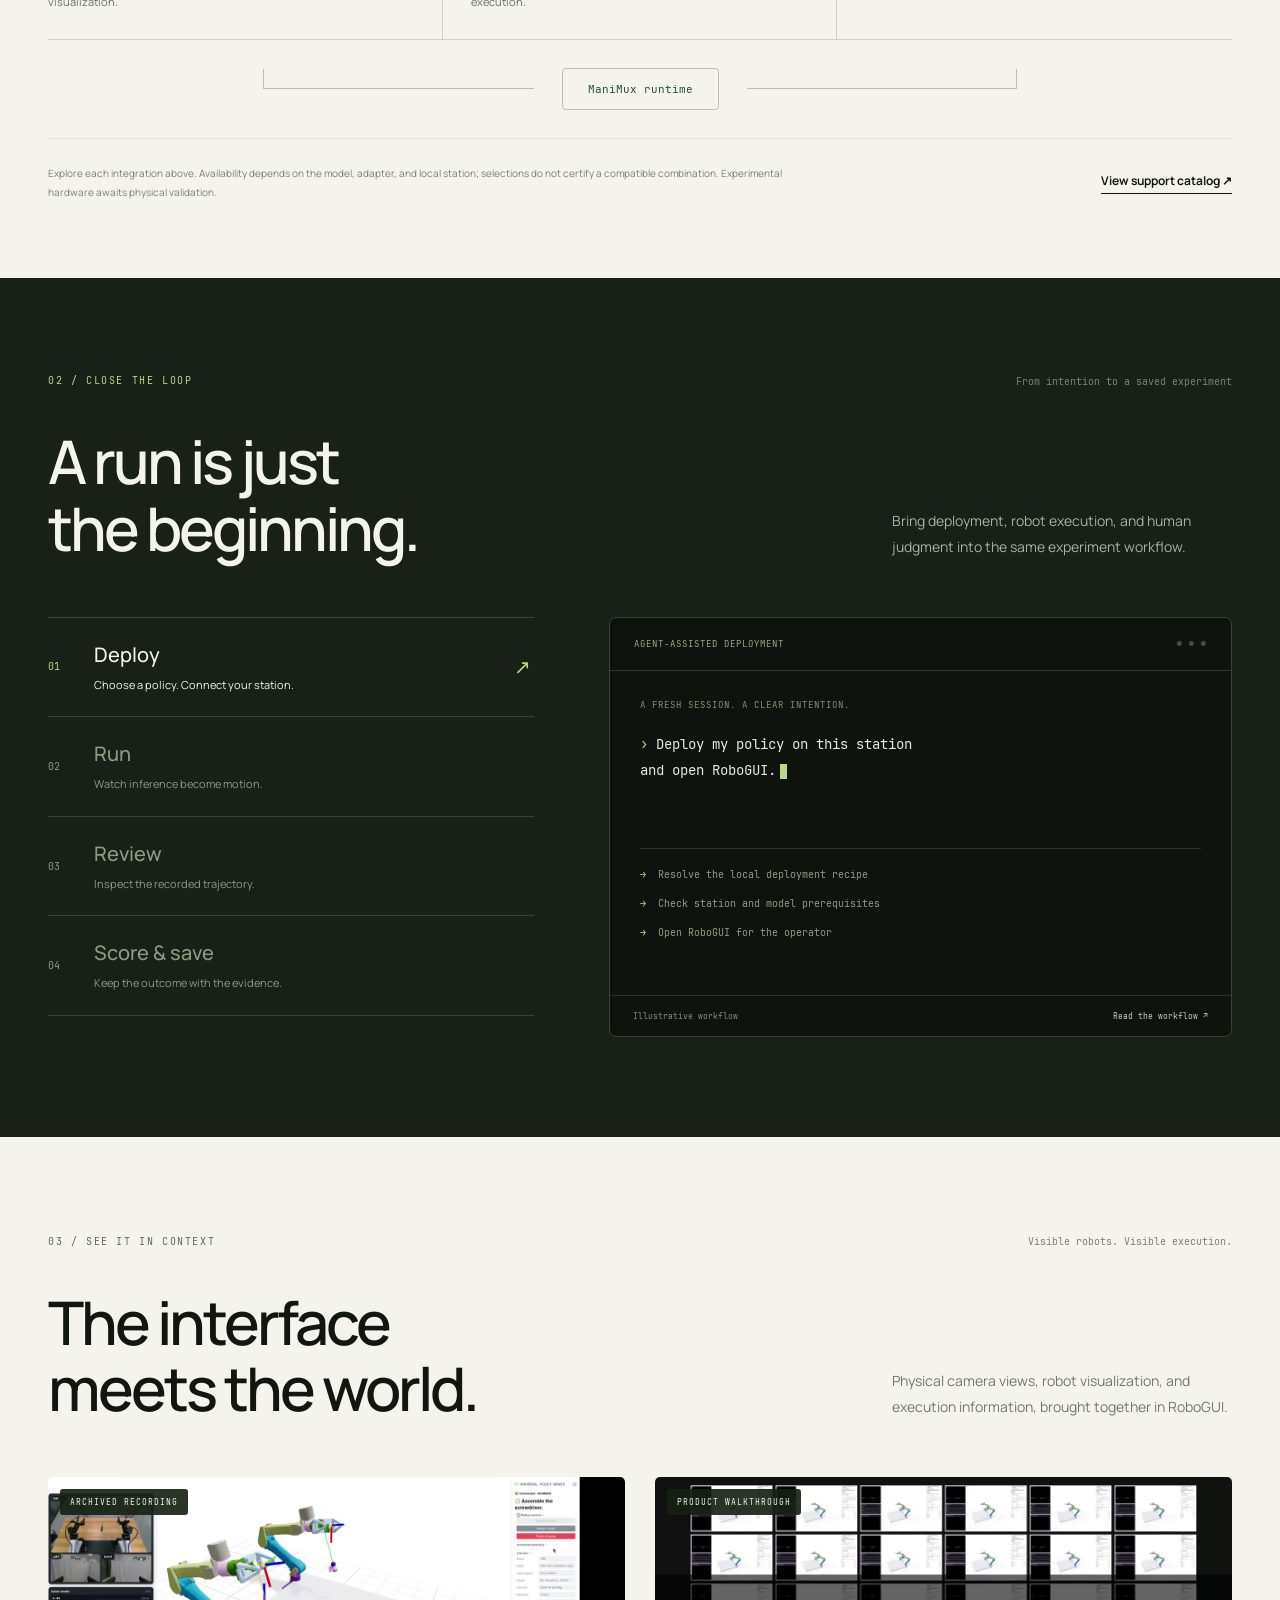
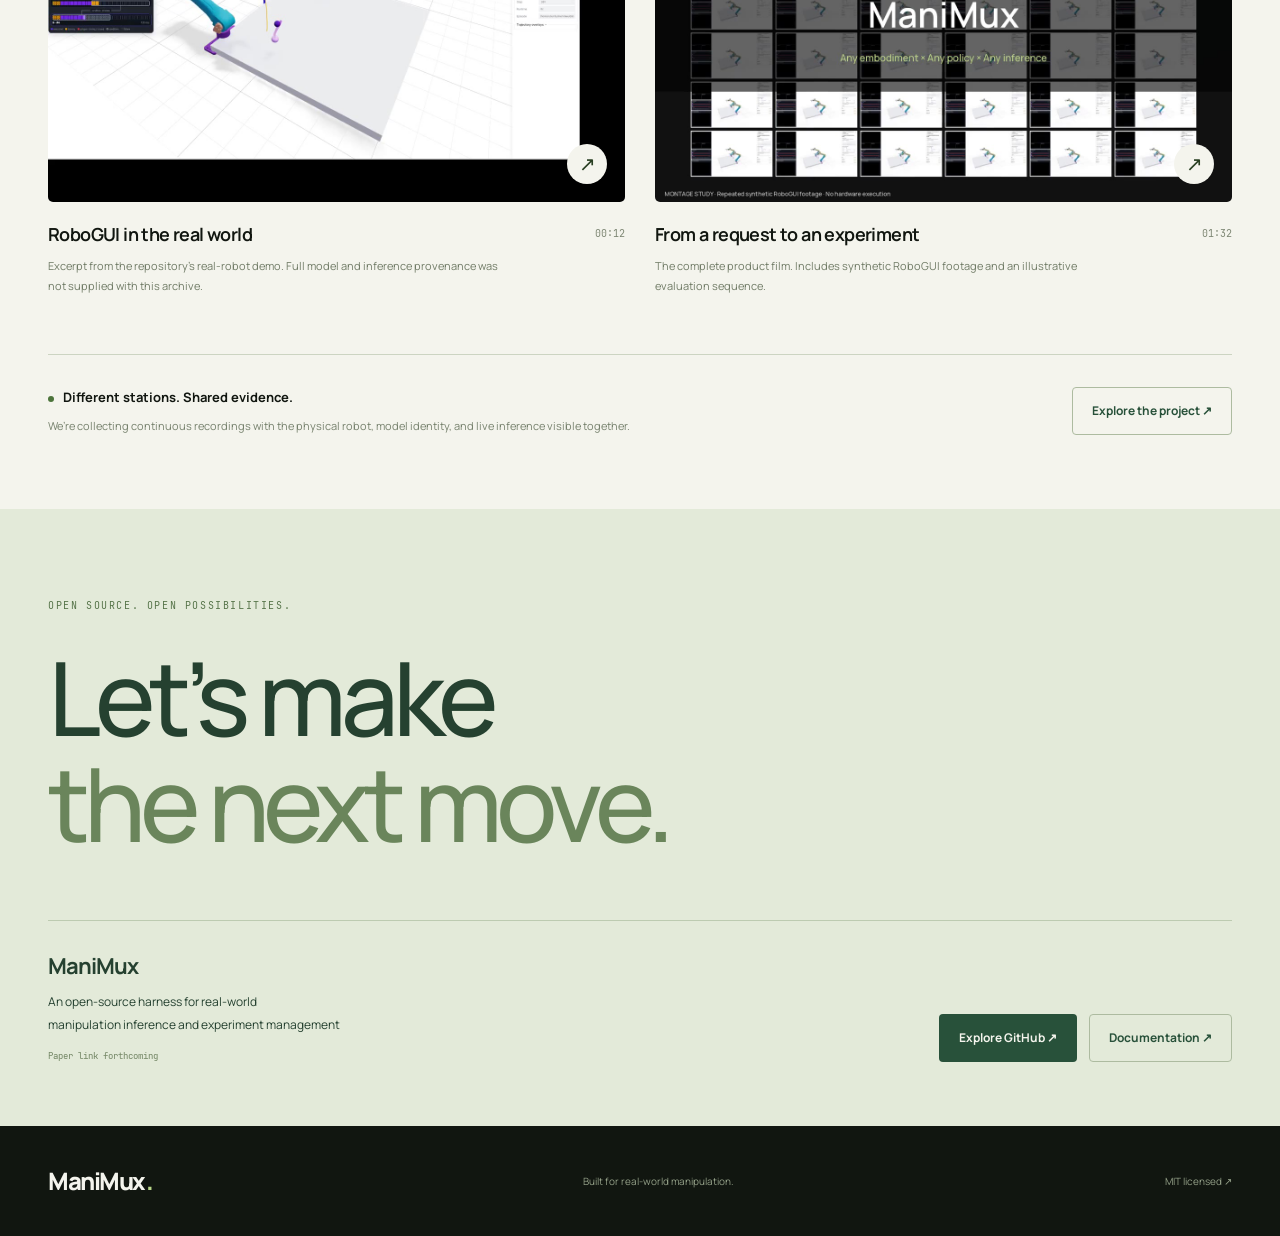
==== commit 0d469779: "Publish ManiMux website with guide as a subpage" ====
--- a/website/index.html
+++ b/website/index.html
@@ -9,54 +9,39 @@
   <link rel="icon" href="assets/favicon.svg" type="image/svg+xml">
   <link rel="preload" href="assets/Manrope.ttf" as="font" type="font/ttf" crossorigin>
   <link rel="stylesheet" href="styles.css">
+  <script src="guide-redirect.js" defer></script>
   <script src="app.js" defer></script>
 </head>
 <body>
   <a class="skip" href="#main">Skip to content</a>
   <header class="nav">
     <a class="wordmark" href="#" aria-label="ManiMux home"><svg viewBox="0 0 32 32" aria-hidden="true"><path d="M3 25V7l13 12L29 7v18M3 7l13 12L29 7"/></svg>ManiMux<span class="wordmark-dot">.</span></a>
-    <nav aria-label="Main navigation"><a href="#architecture">Architecture</a><a href="#workflow">Workflow</a><a href="#recordings">Recordings</a></nav>
+    <nav aria-label="Main navigation"><a href="#architecture">Architecture</a><a href="#workflow">Workflow</a><a href="#recordings">Recordings</a><a href="guideline.html">Guide</a></nav>
     <a class="nav-code" href="https://github.com/SII-LiuLab/manimux" target="_blank" rel="noreferrer">GitHub <span aria-hidden="true">↗</span></a>
   </header>
   <main id="main">
-    <section class="hero" aria-labelledby="hero-title">
-      <div class="hero-intro wrap">
-        <div><p class="eyebrow"><span class="status-dot"></span> The real-world manipulation harness</p>
-          <h1 id="hero-title">Any embodiment.<br>Any policy.<br><span>Any inference.</span></h1>
-        </div>
-        <div class="hero-aside"><p class="hero-lead">Bring your policy.<br> Make the real world move.</p><p class="muted">One open-source workflow for deployment, execution, and experiments. Built around RoboGUI.</p>
-          <div class="actions"><button class="button light" data-film="product"><span aria-hidden="true">▶</span> Watch the film <span class="duration">1:32</span></button><a class="text-link" href="https://sii-liulab.github.io/manimux/" target="_blank" rel="noreferrer">Get started ↗</a></div>
-        </div>
-      </div>
-      <div class="execution-story" id="execution-story">
-        <div class="story-sticky wrap">
-          <div class="stage-bar"><span><span class="status-dot"></span> ROBOGUI / EXECUTION ARCHIVE</span><button id="motion-toggle" class="motion-toggle" aria-pressed="false">Pause motion <span aria-hidden="true">Ⅱ</span></button></div>
-          <div class="stage" id="stage">
-            <div class="wall-grid" aria-hidden="true">
-              <img src="assets/execution-poster.jpg" alt=""><img src="assets/wall-1.jpg" alt=""><img src="assets/wall-2.jpg" alt=""><img src="assets/wall-3.jpg" alt="">
-              <img src="assets/wall-2.jpg" alt=""><img src="assets/wall-3.jpg" alt=""><img src="assets/execution-poster.jpg" alt=""><img src="assets/wall-1.jpg" alt="">
-              <img src="assets/wall-3.jpg" alt=""><img src="assets/wall-1.jpg" alt=""><img src="assets/wall-2.jpg" alt=""><img src="assets/execution-poster.jpg" alt="">
-              <img src="assets/wall-1.jpg" alt=""><img src="assets/wall-2.jpg" alt=""><img src="assets/execution-poster.jpg" alt=""><img src="assets/wall-3.jpg" alt="">
-            </div>
-            <div class="execution-frame" id="execution-frame"><video id="hero-video" muted loop playsinline preload="none" poster="assets/execution-poster.jpg" aria-label="Archived RoboGUI recording, including physical robot camera views"><source data-src="assets/execution.mp4" type="video/mp4"></video></div>
-            <div class="wall-message"><p class="eyebrow">One interface. A wider world.</p><h2>Many possibilities.<br>One <em>ManiMux.</em></h2><p>The same workflow, across your robotics stack.</p><a href="#architecture" class="button light">Explore the architecture <span aria-hidden="true">↓</span></a></div>
-          </div>
-          <div class="stage-caption"><span>Archived RoboGUI footage · Original playback speed</span><span class="single-caption">Scroll to expand the view <span aria-hidden="true">↓</span></span><span class="wall-caption">Wall preview · Repeated frames from one recording</span></div>
-        </div>
+    <section class="hero cinema-hero" aria-labelledby="hero-title" id="hero-stage">
+      <video id="hero-video" muted loop playsinline preload="none" poster="assets/hero-poster.jpg" aria-label="Continuous RoboGUI orbit from a synthetic preview. No hardware execution."><source data-src="assets/hero-robogui.mp4" type="video/mp4"></video>
+      <div class="cinema-shade" aria-hidden="true"></div>
+      <div class="cinema-top wrap"><p class="eyebrow"><span class="status-dot"></span> From policy to possibility</p><button id="motion-toggle" class="motion-toggle" aria-pressed="false">Pause motion Ⅱ</button></div>
+      <div class="cinema-copy wrap"><h1 id="hero-title">Real robot experiments.<br><span>One inference harness.</span></h1><p>Deploy policies, explore supported inference strategies,<br>and turn real-world runs into reproducible experiments.</p></div>
+      <div class="cinema-bottom wrap">
+        <div class="actions"><button class="button light" data-film="product"><span aria-hidden="true">▶</span> Watch the film <span class="duration">1:32</span></button><a class="text-link" href="#architecture">Explore ManiMux ↓</a></div>
+        <p class="cinema-disclosure">Product animation · Synthetic RoboGUI footage<br>Recorded UI preview · No hardware execution</p>
       </div>
     </section>
 
     <section class="architecture paper" id="architecture" aria-labelledby="architecture-title">
       <div class="wrap">
         <div class="section-top"><p class="eyebrow">01 / Built to connect</p><span class="section-note">Policy × Runtime × Embodiment</span></div>
-        <div class="section-heading"><h2 id="architecture-title">Your stack.<br><span class="ink-green">Without the silos.</span></h2><p>Connect the robot you have, the policy you choose, and the inference strategy your experiment needs.</p></div>
+        <div class="section-heading"><h2 id="architecture-title">Your stack.<br><span class="ink-green">Without the silos.</span></h2><p>Connect supported embodiments, policies, and inference strategies in one experiment workflow.</p></div>
         <div class="axes" id="axes">
           <article class="axis" style="--axis-index:0"><div class="axis-top"><span class="axis-number">01</span><svg viewBox="0 0 48 48" aria-hidden="true"><path d="M8 40h32M17 40V29l12-10-6-9M16 8l10-3 6 10-10 9M29 19l7 5 5-5M10 35h14"/><circle cx="17" cy="29" r="4"/></svg></div><h3>Embodiment</h3><p>The physical connection.</p><div class="chips" aria-label="Explore embodiments"><button data-axis="embodiment" data-value="yam" aria-pressed="true">YAM</button><button data-axis="embodiment" data-value="tianji" aria-pressed="false">Tianji–TacCap</button><button data-axis="embodiment" data-value="arx" aria-pressed="false">ARX X5 <small>EXP.</small></button><button data-axis="embodiment" data-value="piper" aria-pressed="false">PiPER <small>EXP.</small></button></div><p class="axis-detail" id="embodiment-detail" aria-live="polite">Dual-arm integration with deployment recipes and RoboGUI visualization.</p></article>
           <article class="axis" style="--axis-index:1"><div class="axis-top"><span class="axis-number">02</span><svg viewBox="0 0 48 48" aria-hidden="true"><path d="m24 5 18 10-18 10L6 15 18-10ZM6 24l18 10 18-10M6 33l18 10 18-10"/></svg></div><h3>Policy</h3><p>The model behind the motion.</p><div class="chips" aria-label="Explore policies"><button data-axis="policy" data-value="pi05" aria-pressed="true">π₀.₅</button><button data-axis="policy" data-value="xr1" aria-pressed="false">XR-1</button><button data-axis="policy" data-value="lingbot" aria-pressed="false">LingBot-VLA2</button><button data-axis="policy" data-value="dp" aria-pressed="false">Diffusion Policy</button><button data-axis="policy" data-value="openwam" aria-pressed="false">OpenWAM</button><button data-axis="policy" data-value="abc" aria-pressed="false">ABC-DiT</button></div><p class="axis-detail" id="policy-detail" aria-live="polite">Pi05 deployment recipes, with model serving separate from robot execution.</p></article>
           <article class="axis" style="--axis-index:2"><div class="axis-top"><span class="axis-number">03</span><svg viewBox="0 0 48 48" aria-hidden="true"><path d="M5 36h8l6-24 9 28 7-20h8M5 8h6M38 40h5"/></svg></div><h3>Inference</h3><p>The rhythm of execution.</p><div class="chips" aria-label="Explore inference strategies"><button data-axis="inference" data-value="async" aria-pressed="true">Async</button><button data-axis="inference" data-value="rtc" aria-pressed="false">RTC</button><button data-axis="inference" data-value="paint" aria-pressed="false">PAINT</button><button data-axis="inference" data-value="aac" aria-pressed="false">AAC</button><button data-axis="inference" data-value="autohorizon" aria-pressed="false">AutoHorizon</button><button data-axis="inference" data-value="bid" aria-pressed="false">BID</button></div><p class="axis-detail" id="inference-detail" aria-live="polite">Overlap inference and execution with asynchronous action chunking.</p></article>
         </div>
         <div class="harness-line" aria-hidden="true"><span></span><b>ManiMux runtime</b><span></span></div>
-        <div class="architecture-foot"><p>Explore each integration above. Availability depends on the model, adapter, and local station; selections do not certify a compatible combination. Experimental hardware awaits physical validation.</p><a class="text-link" href="https://sii-liulab.github.io/manimux/#support" target="_blank" rel="noreferrer">View support catalog ↗</a></div>
+        <div class="architecture-foot"><p>Explore each integration above. Availability depends on the model, adapter, and local station; selections do not certify a compatible combination. Experimental hardware awaits physical validation.</p><a class="text-link" href="guideline.html#support">View support catalog ↗</a></div>
       </div>
     </section>
 
@@ -73,7 +58,7 @@
           <div class="workflow-panel" id="workflow-panel" role="tabpanel" aria-labelledby="tab-deploy" tabindex="0">
             <div class="panel-top"><span id="panel-label">AGENT-ASSISTED DEPLOYMENT</span><span class="panel-dots" aria-hidden="true">● ● ●</span></div>
             <div id="step-content"></div>
-            <div class="panel-footer"><span>Illustrative workflow</span><a href="https://sii-liulab.github.io/manimux/#experiments" target="_blank" rel="noreferrer">Read the workflow ↗</a></div>
+            <div class="panel-footer"><span>Illustrative workflow</span><a href="guideline.html#experiments">Read the workflow ↗</a></div>
           </div>
         </div>
       </div>
@@ -84,12 +69,12 @@
       <div class="section-heading"><h2 id="recordings-title">The interface<br>meets the world.</h2><p>Physical camera views, robot visualization, and execution information, brought together in RoboGUI.</p></div>
       <div class="recording-grid">
         <button class="recording-card" data-film="archive"><div class="recording-image"><img src="assets/execution-poster.jpg" loading="lazy" width="1280" height="720" alt="Archived RoboGUI showing physical robot cameras and the robot visualization"><span class="play-icon" aria-hidden="true">↗</span><span class="media-badge">ARCHIVED RECORDING</span></div><div class="recording-meta"><h3>RoboGUI in the real world</h3><span>00:12</span></div><p>Excerpt from the repository’s real-robot demo. Full model and inference provenance was not supplied with this archive.</p></button>
-        <button class="recording-card" data-film="product"><div class="recording-image"><img src="assets/product-poster.jpg" loading="lazy" width="1280" height="720" alt="ManiMux product film architecture scene"><span class="play-icon" aria-hidden="true">↗</span><span class="media-badge">PRODUCT WALKTHROUGH</span></div><div class="recording-meta"><h3>From a request to an experiment</h3><span>01:32</span></div><p>The complete product film. Includes synthetic RoboGUI footage and an illustrative evaluation sequence.</p></button>
+        <button class="recording-card" data-film="product"><div class="recording-image"><img src="assets/product-poster.jpg" loading="lazy" width="1280" height="720" alt="ManiMux title over the execution-wall product animation"><span class="play-icon" aria-hidden="true">↗</span><span class="media-badge">PRODUCT WALKTHROUGH</span></div><div class="recording-meta"><h3>From a request to an experiment</h3><span>01:32</span></div><p>The complete product film. Includes synthetic RoboGUI footage and an illustrative evaluation sequence.</p></button>
       </div>
       <div class="contribute"><div><span class="status-dot"></span><strong>Different stations. Shared evidence.</strong><p>We’re collecting continuous recordings with the physical robot, model identity, and live inference visible together.</p></div><a class="button outline" href="https://github.com/SII-LiuLab/manimux" target="_blank" rel="noreferrer">Explore the project ↗</a></div>
     </div></section>
 
-    <section class="research" id="research" aria-labelledby="research-title"><div class="wrap"><p class="eyebrow">Open source. Open possibilities.</p><h2 id="research-title">Let’s make<br><span>the next move.</span></h2><div class="research-bottom"><div><h3>ManiMux</h3><p>An open-source harness for real-world<br>manipulation inference and experiment management</p><span class="paper-status">Paper link forthcoming</span></div><div class="actions"><a class="button dark" href="https://github.com/SII-LiuLab/manimux" target="_blank" rel="noreferrer">Explore GitHub ↗</a><a class="button outline" href="https://sii-liulab.github.io/manimux/" target="_blank" rel="noreferrer">Documentation ↗</a></div></div></div></section>
+    <section class="research" id="research" aria-labelledby="research-title"><div class="wrap"><p class="eyebrow">Open source. Open possibilities.</p><h2 id="research-title">Let’s make<br><span>the next move.</span></h2><div class="research-bottom"><div><h3>ManiMux</h3><p>An open-source harness for real-world<br>manipulation inference and experiment management</p><span class="paper-status">Paper link forthcoming</span></div><div class="actions"><a class="button dark" href="https://github.com/SII-LiuLab/manimux" target="_blank" rel="noreferrer">Explore GitHub ↗</a><a class="button outline" href="guideline.html">Documentation ↗</a></div></div></div></section>
   </main>
   <footer class="wrap"><a class="wordmark" href="#">ManiMux<span class="wordmark-dot">.</span></a><span>Built for real-world manipulation.</span><a href="https://github.com/SII-LiuLab/manimux/blob/main/LICENSE" target="_blank" rel="noreferrer">MIT licensed ↗</a></footer>
   <dialog id="film-dialog" aria-labelledby="film-title"><div class="dialog-top"><h2 id="film-title">ManiMux product film</h2><button id="close-film" aria-label="Close video">✕</button></div><video id="film-video" controls playsinline preload="none"></video><p id="film-caption"></p></dialog>
--- a/website/styles.css
+++ b/website/styles.css
@@ -3,7 +3,6 @@
 :root{--black:#111610;--paper:#f4f4ed;--green:#28513a;--lime:#b9d789;--muted:#a1aa9d;--line:#31392c;--progress:0;color-scheme:dark}
 *{box-sizing:border-box}html{scroll-behavior:smooth;scroll-padding-top:90px}body{margin:0;background:var(--black);color:var(--paper);font-family:Manrope,Arial,sans-serif;-webkit-font-smoothing:antialiased}button,a{-webkit-tap-highlight-color:transparent}button{font:inherit;cursor:pointer}button:disabled{cursor:default}a{color:inherit;text-decoration:none}button:focus-visible,a:focus-visible,[tabindex]:focus-visible{outline:3px solid #80a83f;outline-offset:5px}h1,h2,h3,p{margin:0}button{color:inherit}::selection{background:#739c49;color:white}.wrap{width:min(1240px,calc(100% - 96px));margin-inline:auto}.skip{position:fixed;left:16px;top:-80px;z-index:100;background:white;color:black;padding:16px}.skip:focus{top:10px}
 .nav{height:84px;display:flex;align-items:center;justify-content:space-between;padding:0 48px;border-bottom:1px solid #ffffff13;background:var(--black);position:relative;z-index:10}.wordmark{font-weight:800;font-size:27px;letter-spacing:-1.5px;display:inline-flex;align-items:center;gap:9px}.wordmark svg{width:30px;height:30px;fill:none;stroke:var(--lime);stroke-width:2.5;stroke-linejoin:round}.wordmark-dot{color:var(--lime);margin-left:-8px}.nav nav{display:flex;gap:32px;font-size:12px;color:#c5cdc0}.nav a:hover{color:var(--lime)}.nav-code{font-size:12px;border:1px solid #56604e;padding:10px 17px;border-radius:4px}.nav-code span{margin-left:20px}.eyebrow{font-family:Mono,monospace;font-size:10px;text-transform:uppercase;letter-spacing:1.6px;line-height:1.8;display:flex;align-items:center;gap:10px}.status-dot{display:inline-block;width:6px;height:6px;border-radius:50%;background:var(--lime);flex-shrink:0}.hero-intro{padding:66px 0 44px;display:flex;justify-content:space-between;align-items:flex-end;gap:60px}.hero .eyebrow{color:#bac3b1;margin-bottom:25px}h1{font-size:clamp(48px,5.6vw,86px);font-weight:600;letter-spacing:-4.7px;line-height:1.07}h1>span{color:var(--lime)}.hero-aside{max-width:335px;padding-bottom:8px}.hero-lead{font-size:22px;line-height:1.5;letter-spacing:-.6px;margin-bottom:18px}.muted{color:var(--muted);font-size:13px;line-height:1.8}.actions{display:flex;align-items:center;gap:22px;flex-wrap:wrap;margin-top:28px}.button{display:inline-flex;align-items:center;justify-content:center;gap:16px;padding:14px 19px;border-radius:4px;border:1px solid transparent;font-size:12px;font-weight:700;transition:background .2s,transform .2s;line-height:1.5}.button:hover{transform:translateY(-2px)}.light{background:var(--paper);color:var(--black)}.light:hover{background:var(--lime)}.duration{font:9px Mono,monospace;opacity:.55;border-left:1px solid #0002;padding-left:10px}.text-link{font-size:12px;font-weight:650;white-space:nowrap;border-bottom:1px solid currentColor;padding-bottom:4px}.text-link:hover{opacity:.7}
-.execution-story{height:175vh;min-height:1060px;position:relative}.story-sticky{position:sticky;top:26px;padding-bottom:28px;max-width:calc((100svh - 125px) * 16 / 9)}.stage-bar{height:39px;display:flex;align-items:center;justify-content:space-between;font:9px Mono,monospace;letter-spacing:1px;color:#c3ccbb}.stage-bar>span{display:flex;gap:8px;align-items:center}.motion-toggle{font:10px Mono,monospace;border:0;background:transparent;color:#b6c0ae;padding:9px}.motion-toggle span{margin-left:14px}.stage{aspect-ratio:16/9;position:relative;background:#22291f;border:1px solid #3a4333;border-radius:6px;overflow:hidden;isolation:isolate}.execution-frame{position:absolute;inset:0;transform-origin:top left;transform:translate(calc(var(--progress) * 9px),calc(var(--progress) * 9px)) scale(calc(1 - var(--progress) * .758));z-index:2;will-change:transform}.execution-frame video{width:100%;height:100%;object-fit:cover;display:block}.wall-grid{position:absolute;inset:9px;display:grid;grid-template-columns:repeat(4,1fr);grid-template-rows:repeat(4,1fr);gap:9px;opacity:var(--progress)}.wall-grid img{width:100%;height:100%;object-fit:cover;border-radius:2px;filter:brightness(.8)}.wall-message{position:absolute;z-index:3;inset:0;background:linear-gradient(180deg,#11161018,#111610ed 90%);display:flex;align-items:center;justify-content:center;flex-direction:column;text-align:center;opacity:clamp(0,calc((var(--progress) - .65) * 2.86),1);pointer-events:none;transform:translateY(calc((1 - var(--progress)) * 35px))}.wall-message.visible{pointer-events:auto}.wall-message .eyebrow{color:var(--lime);margin-bottom:20px}.wall-message h2{font-size:clamp(36px,5vw,74px);letter-spacing:-3px;font-weight:600;line-height:1.1}.wall-message em{color:var(--lime);font-style:normal}.wall-message>p:not(.eyebrow){font-size:13px;color:#c5cdbd;margin-top:20px}.wall-message .button{margin-top:26px}.stage-caption{display:flex;justify-content:space-between;gap:15px;margin-top:16px;color:#8d9985;font:9px Mono,monospace;line-height:1.6}.wall-caption{display:none}.wall-mode .single-caption{display:none}.wall-mode .wall-caption{display:inline}
 .paper{background:var(--paper);color:var(--black);color-scheme:light}.architecture{padding:94px 0 76px}.section-top{display:flex;justify-content:space-between;align-items:center;gap:20px}.section-top .eyebrow{color:#5b6d51}.section-note{font:10px Mono,monospace;color:#7b8375}.section-heading{display:flex;align-items:flex-end;justify-content:space-between;gap:70px;margin:38px 0 56px}.section-heading h2{font-size:clamp(38px,4.7vw,64px);font-weight:550;letter-spacing:-3px;line-height:1.1}.ink-green{color:var(--green)}.section-heading>p{font-size:14px;line-height:1.9;max-width:340px;color:#71796a}.axes{display:grid;grid-template-columns:repeat(3,1fr);border-top:1px solid #cdd2c4;border-bottom:1px solid #cdd2c4}.axis{padding:30px 28px 25px;border-right:1px solid #cdd2c4;min-width:0}.axis:first-child{padding-left:0}.axis:last-child{padding-right:0;border:0}.axis-top{display:flex;align-items:center;justify-content:space-between;margin-bottom:32px}.axis-number{font:10px Mono,monospace;color:#8a9581}.axis-top svg{width:44px;height:44px;fill:none;stroke:var(--green);stroke-width:1.7;stroke-linejoin:round;stroke-linecap:round}.axis h3{font-size:25px;font-weight:600;letter-spacing:-1px}.axis>p:not(.axis-detail){font-size:12px;color:#71796a;margin:8px 0 26px}.chips{display:flex;flex-wrap:wrap;align-content:flex-start;gap:8px;min-height:123px}.chips button{font:11px Mono,monospace;padding:10px 12px;background:#e9ece2;color:#3f4a36;border:1px solid #d7decd;border-radius:4px;transition:background .2s,color .2s}.chips button:hover{background:#dbe4ce}.chips button[aria-pressed=true]{background:var(--green);color:white;border-color:var(--green)}.chips small{font-size:7px;opacity:.65}.axis-detail{font-size:11px;line-height:1.8;min-height:60px;color:#68715f;padding-top:18px}.axes.arrive .chips button{animation:fall-in .7s cubic-bezier(.16,1,.3,1) both;animation-delay:calc(var(--axis-index) * 140ms + var(--chip-index) * 60ms)}@keyframes fall-in{from{opacity:0;transform:translateY(-45px) rotate(-4deg)}to{opacity:1;transform:translateY(0) rotate(0)}}.harness-line{display:flex;align-items:center;justify-content:center;gap:28px;padding:28px;font:11px Mono,monospace;color:var(--green)}.harness-line span{width:24%;height:20px;border-bottom:1px solid #b6c0aa;position:relative}.harness-line span:first-child{border-left:1px solid #b6c0aa;transform:translateY(-10px)}.harness-line span:last-child{border-right:1px solid #b6c0aa;transform:translateY(-10px)}.harness-line b{font-weight:400;padding:13px 25px;border:1px solid #b6c0aa;border-radius:4px;white-space:nowrap}.architecture-foot{display:flex;gap:50px;align-items:center;justify-content:space-between;border-top:1px solid #dfe3d7;padding-top:25px}.architecture-foot p{font-size:10px;line-height:1.9;color:#79816f;max-width:770px}
 .workflow{padding:94px 0 100px;background:#182017}.workflow .section-top .eyebrow{color:var(--lime)}.workflow .section-heading>p{color:#a9b19f}.workflow-layout{display:grid;grid-template-columns:1fr 1.28fr;gap:75px;align-items:stretch}.step-list{border-top:1px solid #3c4535}.step-list button{display:grid;grid-template-columns:32px 1fr 20px;align-items:center;gap:8px 14px;width:100%;text-align:left;background:transparent;border:0;border-bottom:1px solid #3c4535;padding:23px 0;color:#8f9a83}.step-list button>span{font:10px Mono,monospace;grid-row:1/3}.step-list strong{font-size:20px;font-weight:500}.step-list small{font-size:11px;grid-column:2;line-height:1.6}.step-list b{grid-column:3;grid-row:1/3;font-weight:400;font-size:20px;opacity:0}.step-list button[aria-selected=true]{color:var(--paper)}.step-list button[aria-selected=true]>span,.step-list button[aria-selected=true]>b{color:var(--lime);opacity:1}.step-list button:hover{color:white}.workflow-panel{background:#0e140d;border:1px solid #384331;border-radius:7px;display:flex;flex-direction:column;min-height:420px;overflow:hidden}.panel-top{display:flex;justify-content:space-between;gap:12px;padding:20px 24px;border-bottom:1px solid #2d3726;font:9px Mono,monospace;letter-spacing:1px;color:#97a989}.panel-dots{color:#43513a;font-size:8px;white-space:nowrap}#step-content{padding:28px 30px;flex:1;min-height:310px}.prompt-line{font:14px/1.9 Mono,monospace;color:#e1e9d8;min-height:92px;white-space:pre-wrap}.prompt-line:before{content:'› ';color:var(--lime)}.cursor{display:inline-block;width:7px;height:15px;background:var(--lime);margin-left:4px;vertical-align:middle;animation:blink 1.1s steps(1) infinite}@keyframes blink{50%{opacity:0}}.terminal-checks{margin-top:25px;border-top:1px solid #293223;padding-top:18px;display:grid;gap:13px;font:10px/1.6 Mono,monospace;color:#8d9c80}.terminal-checks span:before{content:'→';color:var(--lime);margin-right:12px}.panel-footer{border-top:1px solid #293223;padding:15px 23px;display:flex;justify-content:space-between;gap:20px;font:8px Mono,monospace;color:#849078}.panel-footer a{color:#c2d2b3}.workflow-still{width:100%;aspect-ratio:16/9;object-fit:cover;border-radius:3px;display:block;margin-bottom:16px}.panel-copy{font-size:11px;line-height:1.8;color:#a8b69b}.review-track{height:55px;display:flex;align-items:center;gap:5px;margin:25px 0}.review-track i{display:block;flex:1;background:#608849;height:var(--bar-height);border-radius:2px}.review-track i:nth-child(n+14){background:#34422d}.panel-kicker{font:9px Mono,monospace;letter-spacing:1px;color:#819372;margin-bottom:20px}.panel-title{font-size:24px;line-height:1.35;letter-spacing:-.7px;margin-bottom:15px}.score-options{display:flex;gap:8px;margin:22px 0}.score-options button{font-size:10px;background:#25301f;border:1px solid #46563b;padding:10px 12px;border-radius:3px}.score-options button[aria-pressed=true]{background:#c6dfac;color:#203018}.save-score{background:var(--lime);color:#172111;border:0;padding:11px 17px;border-radius:3px;font-size:11px;font-weight:700}.save-score:disabled{opacity:.35}.save-status{font:10px/1.6 Mono,monospace;color:var(--lime);min-height:32px;margin-top:16px}
 .recordings{padding:96px 0 72px}.recording-grid{display:grid;grid-template-columns:1fr 1fr;gap:30px}.recording-card{padding:0;border:0;text-align:left;background:transparent;color:var(--black)}.recording-image{position:relative;aspect-ratio:16/9;border-radius:5px;overflow:hidden;background:#dce2d5}.recording-image img{display:block;width:100%;height:100%;object-fit:cover;transition:transform .4s}.recording-card:hover img{transform:scale(1.025)}.play-icon{position:absolute;bottom:18px;right:18px;width:40px;height:40px;background:var(--paper);color:#293f22;border-radius:50%;display:grid;place-items:center;font-size:20px}.media-badge{position:absolute;left:12px;top:12px;font:8px Mono,monospace;letter-spacing:1px;background:#152112e8;color:#edf3e7;padding:8px 10px;border-radius:3px}.recording-meta{display:flex;align-items:center;justify-content:space-between;gap:15px;margin:20px 0 10px}.recording-meta h3{font-size:18px;font-weight:650;letter-spacing:-.6px}.recording-meta>span{font:10px Mono,monospace;color:#7e8774}.recording-card>p{font-size:11px;line-height:1.9;color:#707b66;max-width:450px}.contribute{margin-top:57px;border-top:1px solid #ccd4c2;padding-top:30px;display:flex;justify-content:space-between;align-items:center;gap:35px}.contribute strong{font-size:13px;margin-left:9px}.contribute .status-dot{background:#4c743b}.contribute p{font-size:11px;color:#76816d;max-width:650px;line-height:1.9;margin-top:9px}.outline{background:transparent;border-color:#adbba0;color:var(--green);white-space:nowrap}.outline:hover{background:#e3e9da}
@@ -13,3 +12,31 @@
 @media(max-width:1000px){.wrap{width:calc(100% - 48px)}.nav{padding-inline:24px}.hero-intro{gap:35px}h1{font-size:58px;letter-spacing:-3.3px}.hero-aside{max-width:280px}.hero-lead{font-size:19px}.actions{gap:16px}.section-heading{gap:40px}.axis{padding-inline:20px}.chips{min-height:155px}.workflow-layout{gap:35px}.contribute .button{font-size:10px;padding:12px}.research-bottom{align-items:flex-start;flex-direction:column}.execution-story{min-height:900px;height:140vh}}
 @media(max-width:680px){html{scroll-padding-top:20px}.wrap{width:calc(100% - 36px)}.nav{height:68px;padding-inline:18px}.wordmark{font-size:23px}.wordmark svg{width:25px}.nav nav{display:none}.nav-code{padding:8px 12px}.nav-code span{margin-left:12px}.hero-intro{padding-top:42px;display:block}.hero .eyebrow{font-size:8px;letter-spacing:1px;margin-bottom:22px}h1{font-size:clamp(42px,10.5vw,66px);letter-spacing:-2.5px}.hero-aside{max-width:100%;padding-top:28px}.hero-lead{font-size:18px}.hero-lead br{display:none}.muted{font-size:12px;max-width:350px}.actions{margin-top:20px}.stage-bar{font-size:7px;letter-spacing:.3px}.motion-toggle{font-size:8px}.motion-toggle span{margin-left:4px}.story-sticky{top:18px;max-width:none}.execution-story{height:85vh;min-height:570px}.stage{aspect-ratio:16/9}.execution-frame video{object-fit:contain;background:#e8ede8}.wall-grid{grid-template-columns:repeat(4,1fr);grid-template-rows:repeat(4,1fr);gap:5px}.wall-message h2{font-size:28px;letter-spacing:-1.3px}.wall-message .eyebrow{font-size:7px;margin-bottom:12px}.wall-message>p:not(.eyebrow){font-size:10px;margin-top:12px}.wall-message .button{padding:8px 10px;font-size:9px;margin-top:12px}.stage-caption{font-size:7px;flex-direction:column;gap:4px}.architecture,.workflow,.recordings{padding:62px 0}.section-note{display:none}.section-heading{display:block;margin:26px 0 32px}.section-heading h2{font-size:43px;letter-spacing:-2px}.section-heading>p{font-size:12px;margin-top:22px;max-width:100%}.axes{grid-template-columns:1fr}.axis,.axis:first-child,.axis:last-child{padding:25px 0;border-right:0;border-bottom:1px solid #ccd4c2}.axis:last-child{border-bottom:0}.axis-top{margin-bottom:10px}.axis-top svg{width:32px;height:32px}.axis>p:not(.axis-detail){margin-bottom:18px}.chips{min-height:0}.axis-detail{min-height:0;font-size:11px}.harness-line{padding:23px 0;gap:12px}.harness-line b{font-size:9px;padding:12px}.architecture-foot{flex-direction:column;gap:20px;align-items:flex-start}.workflow-layout{grid-template-columns:1fr;gap:25px}.step-list button{padding:18px 0}.step-list strong{font-size:18px}.workflow-panel{min-height:370px}.panel-top{padding:17px;font-size:8px}#step-content{padding:23px 20px;min-height:260px}.panel-footer{padding:15px;font-size:7px}.recording-grid{grid-template-columns:1fr;gap:35px}.recording-meta h3{font-size:17px}.contribute{align-items:flex-start;flex-direction:column;gap:20px;margin-top:35px}.research{padding:58px 0}.research h2{font-size:57px;letter-spacing:-3.3px;margin-bottom:40px}.research-bottom .button{font-size:11px;padding:12px}.research-bottom p{font-size:10px}footer{height:auto;padding-block:30px;flex-wrap:wrap;gap:22px}footer>span{display:none}dialog>p{font-size:10px}.dialog-top{padding:12px}.dialog-top h2{font-size:12px}}
 @media(prefers-reduced-motion:reduce){html{scroll-behavior:auto}*,*:before,*:after{animation:none!important;transition:none!important}.execution-story{height:auto;min-height:0;padding-bottom:50px}.story-sticky{position:relative;top:0}.execution-frame{transform:none;will-change:auto}.wall-grid,.wall-message{display:none}.single-caption{display:none}}
+
+/* Cinematic opening: the footage is present in the first viewport. */
+.cinema-hero{height:calc(100svh - 84px);min-height:570px;max-height:950px;position:relative;isolation:isolate;overflow:hidden;background:#111610}
+.cinema-hero>video{position:absolute;inset:0;width:100%;height:100%;object-fit:contain;z-index:-3}
+.cinema-shade{position:absolute;inset:0;z-index:-2;background:linear-gradient(90deg,#0c130be8 0%,#0c130b92 35%,#0c130b15 75%),linear-gradient(0deg,#0c130bf2 0%,transparent 32%,transparent 78%,#0c130bd9 100%);transition:opacity .7s}
+.cinema-top{position:absolute;top:30px;left:0;right:0;display:flex;align-items:center;justify-content:space-between;gap:20px}
+.cinema-top .eyebrow{margin:0;color:#d7e1ce;font-size:9px}
+.motion-toggle{font:10px Mono,monospace;background:#111610a8;border:1px solid #82937365;border-radius:4px;padding:10px 13px;color:#d8e3ce;white-space:nowrap}
+.cinema-copy{position:absolute;left:0;right:0;top:24%;pointer-events:none}
+.cinema-copy h1{font-size:clamp(48px,5.5vw,80px);letter-spacing:-4px;text-shadow:0 2px 35px #0c130b70}
+.cinema-copy>p{font-size:13px;color:#d4dfca;margin-top:25px;letter-spacing:.2px;line-height:1.8;max-width:570px}
+.cinema-bottom{position:absolute;bottom:39px;left:0;right:0;display:flex;justify-content:space-between;align-items:flex-end;gap:35px}
+.cinema-bottom .actions{margin:0}.cinema-bottom .text-link{color:#e4eddc}
+.cinema-disclosure{font:8px/1.8 Mono,monospace;color:#bdc9b2;text-align:right;max-width:330px}
+@media(max-width:1000px){.cinema-copy h1{font-size:58px;letter-spacing:-3px}}
+@media(max-width:680px){
+ .cinema-hero{height:calc(100svh - 68px);min-height:600px;max-height:850px}
+ .cinema-hero>video{object-fit:contain}
+ .cinema-top{top:22px;gap:12px}.cinema-top .eyebrow{font-size:7px;letter-spacing:.6px}.motion-toggle{font-size:8px;padding:8px}
+ .cinema-copy{top:19%}.cinema-copy h1{font-size:clamp(37px,10.5vw,58px);letter-spacing:-2.5px}
+ .cinema-copy>p{font-size:11px;max-width:250px;margin-top:18px}
+ .cinema-shade{background:linear-gradient(0deg,#0c130be8 0%,#0c130b45 30%,#0c130b70 65%,#0c130bdb 100%)}
+ .cinema-bottom{bottom:27px;display:block}.cinema-bottom .actions{gap:19px}.cinema-bottom .button{font-size:11px;padding:13px 16px}.cinema-bottom .text-link{font-size:11px}
+ .cinema-disclosure{text-align:left;margin-top:23px;font-size:8px}
+}
+@media(prefers-reduced-motion:reduce){.cinema-copy,.cinema-shade{transition:none}}
+
+.cinema-hero::after{content:"";position:absolute;inset:0;z-index:-1;pointer-events:none;background:linear-gradient(0deg,#0c130bee 0%,transparent 23%,transparent 83%,#0c130bc9 100%)}
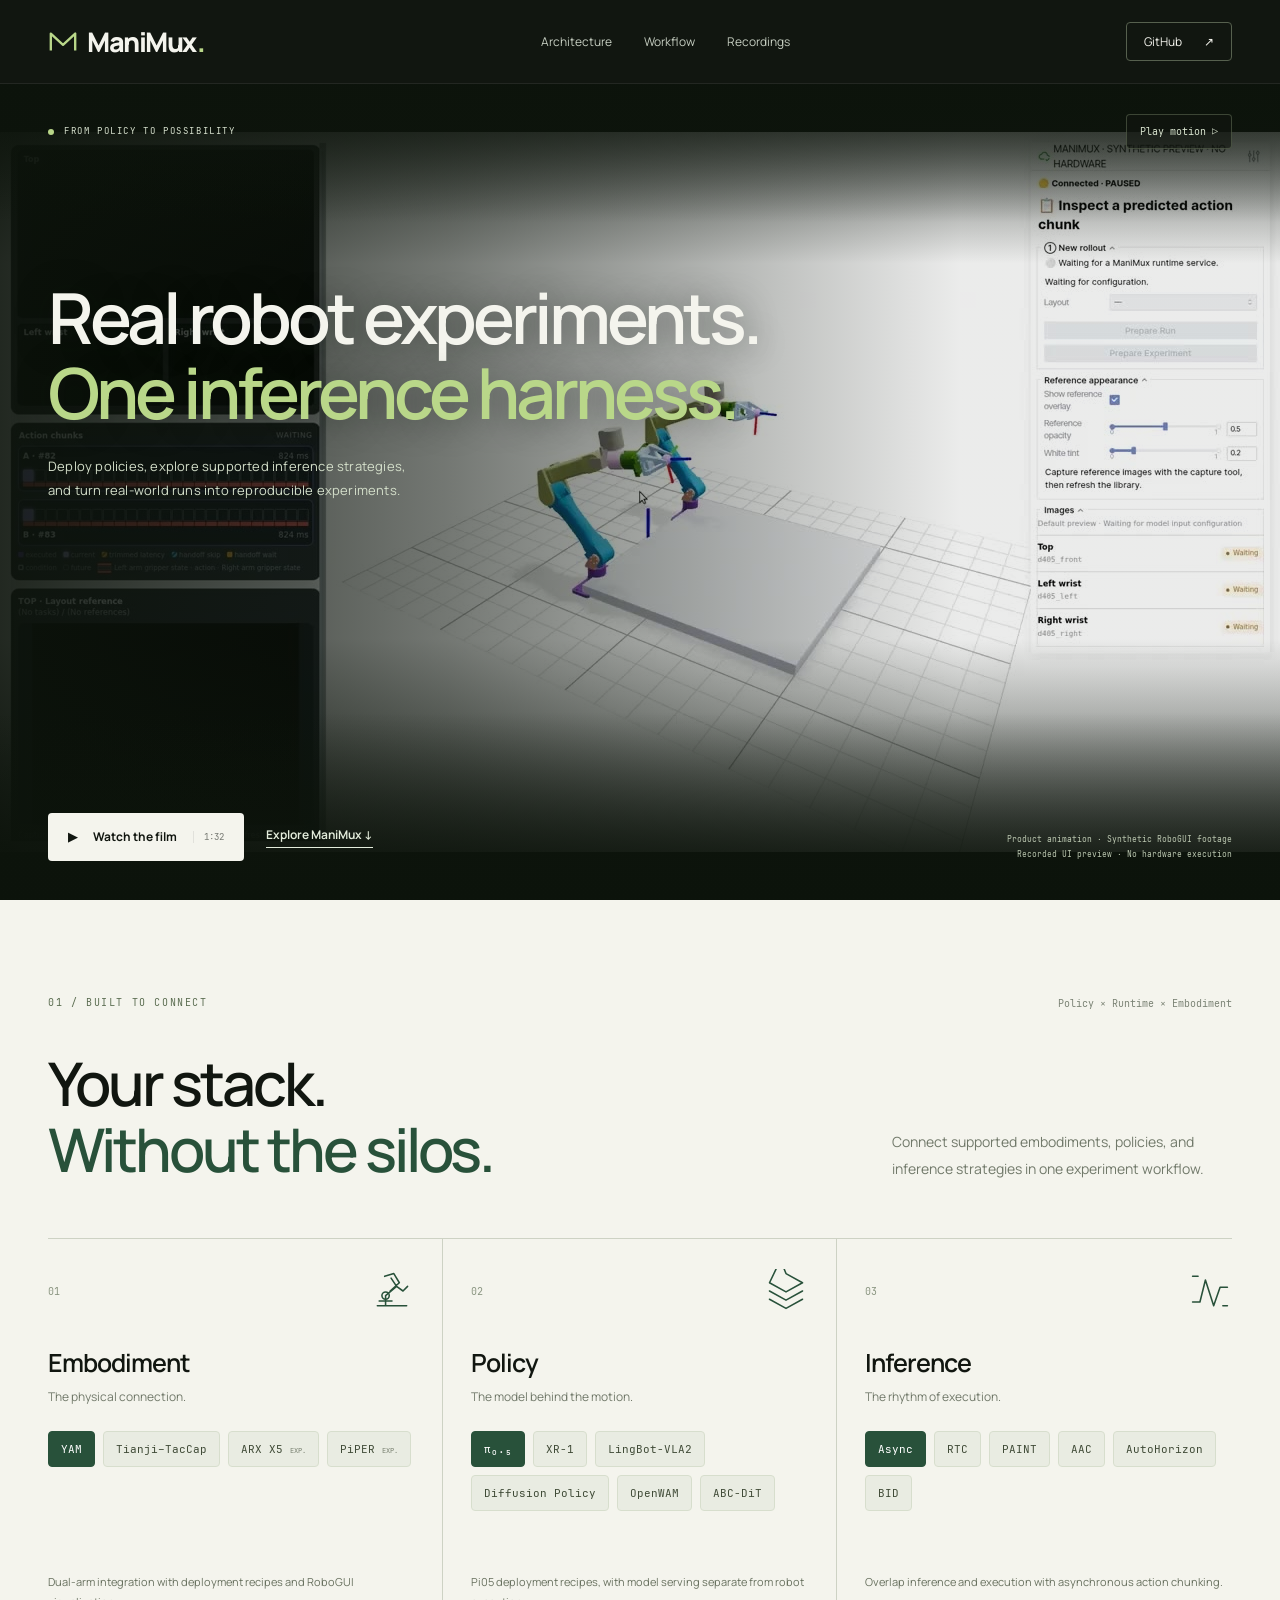
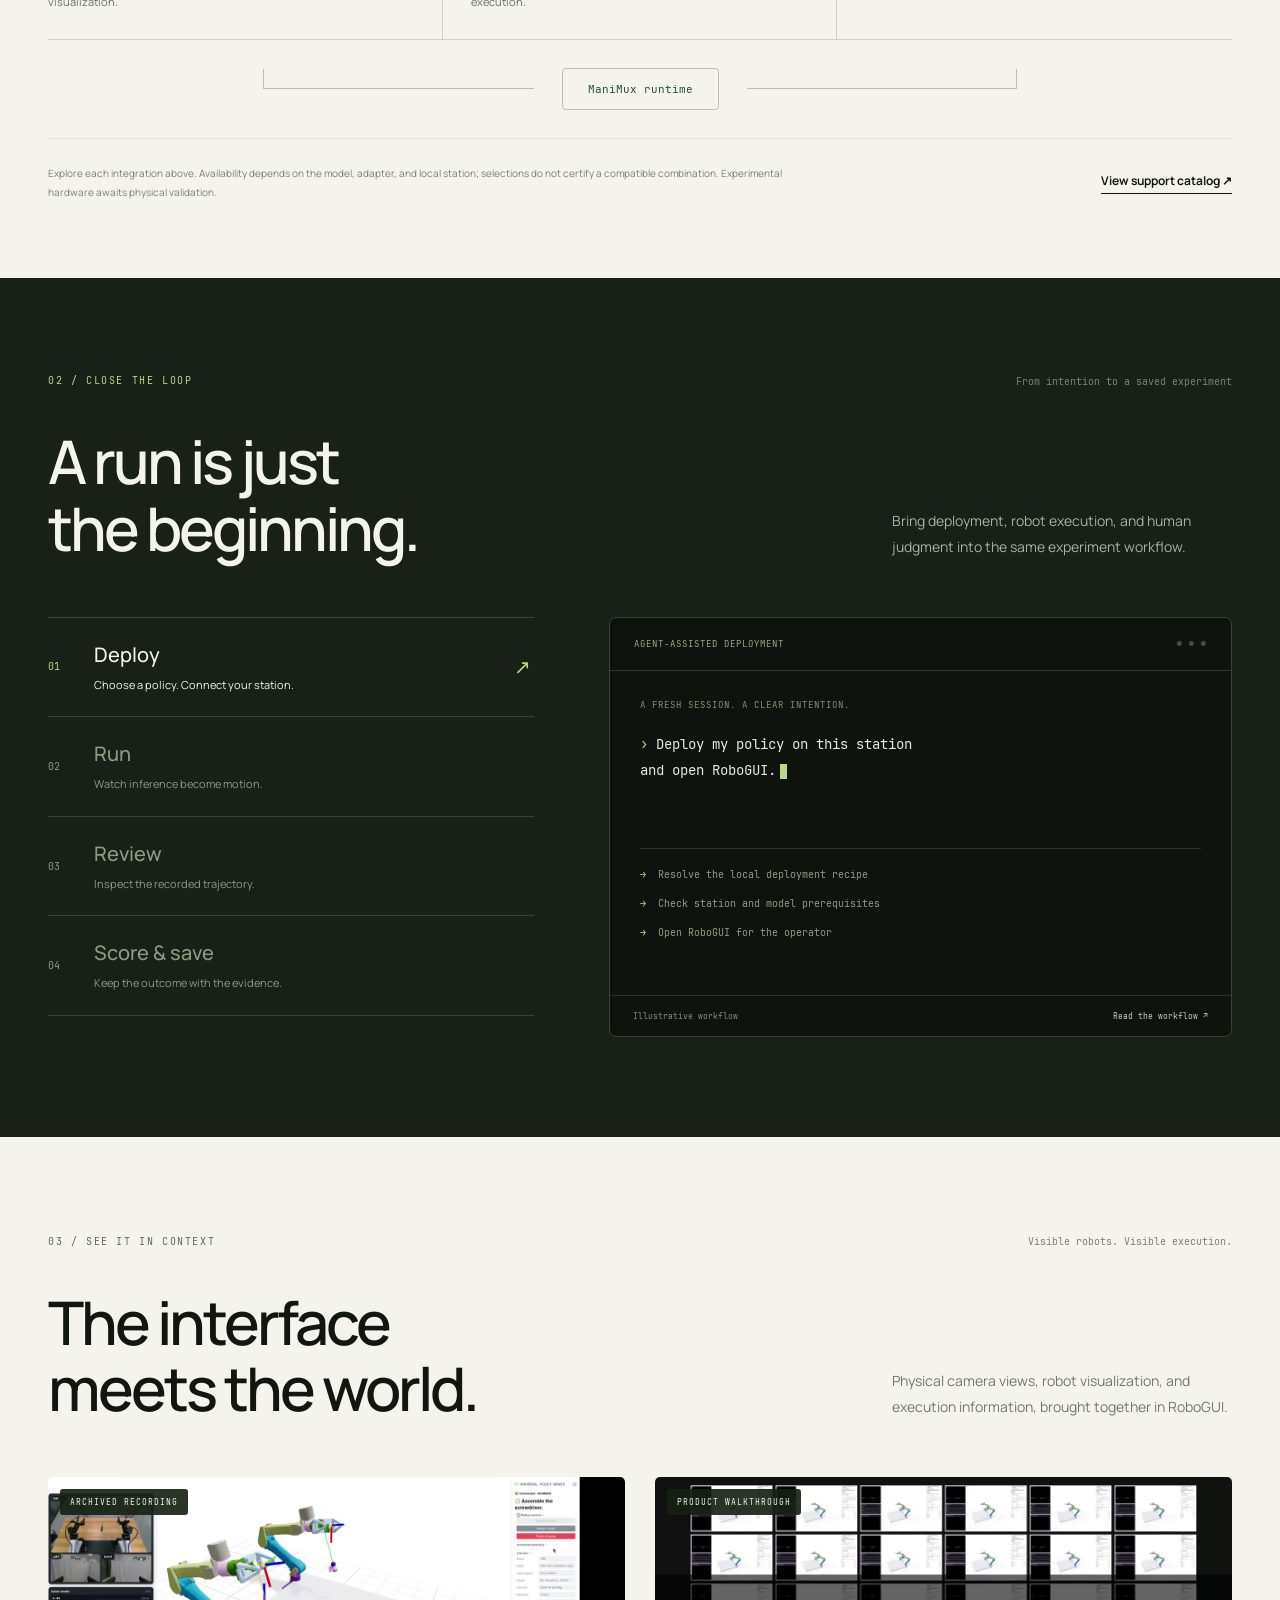
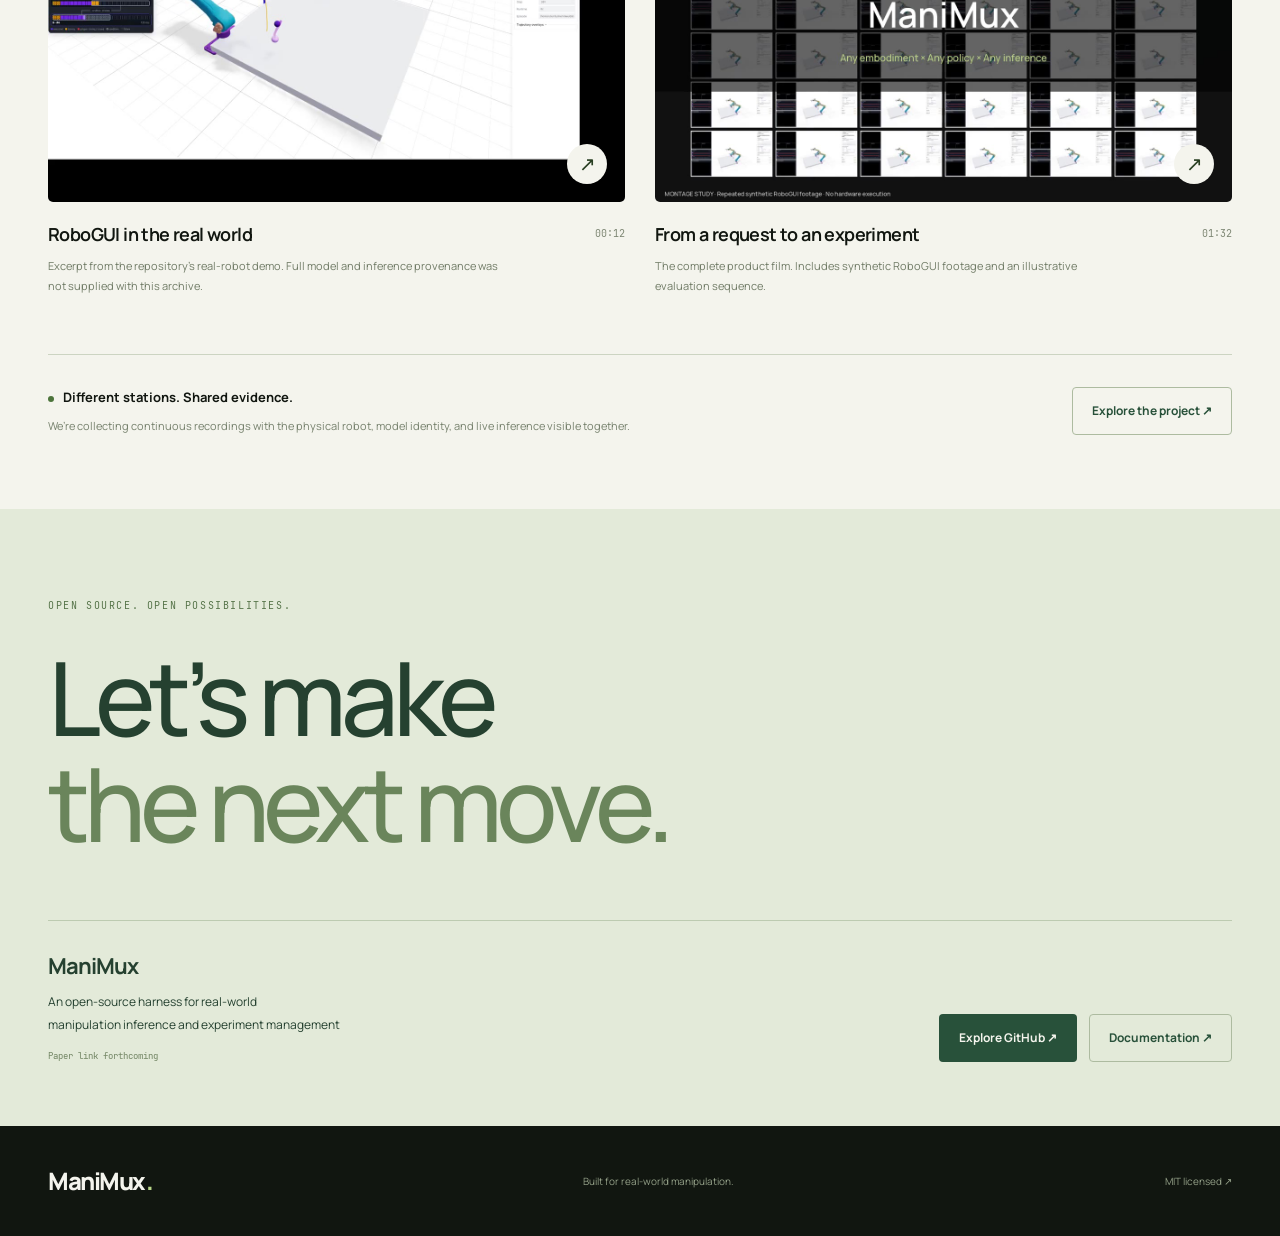
==== commit a250152d: "Improve RoboGUI lifecycle feedback and align bottle evaluation protocol" ====
--- a/website/index.html
+++ b/website/index.html
@@ -9,14 +9,13 @@
   <link rel="icon" href="assets/favicon.svg" type="image/svg+xml">
   <link rel="preload" href="assets/Manrope.ttf" as="font" type="font/ttf" crossorigin>
   <link rel="stylesheet" href="styles.css">
-  <script src="guide-redirect.js" defer></script>
   <script src="app.js" defer></script>
 </head>
 <body>
   <a class="skip" href="#main">Skip to content</a>
   <header class="nav">
     <a class="wordmark" href="#" aria-label="ManiMux home"><svg viewBox="0 0 32 32" aria-hidden="true"><path d="M3 25V7l13 12L29 7v18M3 7l13 12L29 7"/></svg>ManiMux<span class="wordmark-dot">.</span></a>
-    <nav aria-label="Main navigation"><a href="#architecture">Architecture</a><a href="#workflow">Workflow</a><a href="#recordings">Recordings</a><a href="guideline.html">Guide</a></nav>
+    <nav aria-label="Main navigation"><a href="#architecture">Architecture</a><a href="#workflow">Workflow</a><a href="#recordings">Recordings</a></nav>
     <a class="nav-code" href="https://github.com/SII-LiuLab/manimux" target="_blank" rel="noreferrer">GitHub <span aria-hidden="true">↗</span></a>
   </header>
   <main id="main">
@@ -41,7 +40,7 @@
           <article class="axis" style="--axis-index:2"><div class="axis-top"><span class="axis-number">03</span><svg viewBox="0 0 48 48" aria-hidden="true"><path d="M5 36h8l6-24 9 28 7-20h8M5 8h6M38 40h5"/></svg></div><h3>Inference</h3><p>The rhythm of execution.</p><div class="chips" aria-label="Explore inference strategies"><button data-axis="inference" data-value="async" aria-pressed="true">Async</button><button data-axis="inference" data-value="rtc" aria-pressed="false">RTC</button><button data-axis="inference" data-value="paint" aria-pressed="false">PAINT</button><button data-axis="inference" data-value="aac" aria-pressed="false">AAC</button><button data-axis="inference" data-value="autohorizon" aria-pressed="false">AutoHorizon</button><button data-axis="inference" data-value="bid" aria-pressed="false">BID</button></div><p class="axis-detail" id="inference-detail" aria-live="polite">Overlap inference and execution with asynchronous action chunking.</p></article>
         </div>
         <div class="harness-line" aria-hidden="true"><span></span><b>ManiMux runtime</b><span></span></div>
-        <div class="architecture-foot"><p>Explore each integration above. Availability depends on the model, adapter, and local station; selections do not certify a compatible combination. Experimental hardware awaits physical validation.</p><a class="text-link" href="guideline.html#support">View support catalog ↗</a></div>
+        <div class="architecture-foot"><p>Explore each integration above. Availability depends on the model, adapter, and local station; selections do not certify a compatible combination. Experimental hardware awaits physical validation.</p><a class="text-link" href="https://sii-liulab.github.io/manimux/#support" target="_blank" rel="noreferrer">View support catalog ↗</a></div>
       </div>
     </section>
 
@@ -58,7 +57,7 @@
           <div class="workflow-panel" id="workflow-panel" role="tabpanel" aria-labelledby="tab-deploy" tabindex="0">
             <div class="panel-top"><span id="panel-label">AGENT-ASSISTED DEPLOYMENT</span><span class="panel-dots" aria-hidden="true">● ● ●</span></div>
             <div id="step-content"></div>
-            <div class="panel-footer"><span>Illustrative workflow</span><a href="guideline.html#experiments">Read the workflow ↗</a></div>
+            <div class="panel-footer"><span>Illustrative workflow</span><a href="https://sii-liulab.github.io/manimux/#experiments" target="_blank" rel="noreferrer">Read the workflow ↗</a></div>
           </div>
         </div>
       </div>
@@ -74,7 +73,7 @@
       <div class="contribute"><div><span class="status-dot"></span><strong>Different stations. Shared evidence.</strong><p>We’re collecting continuous recordings with the physical robot, model identity, and live inference visible together.</p></div><a class="button outline" href="https://github.com/SII-LiuLab/manimux" target="_blank" rel="noreferrer">Explore the project ↗</a></div>
     </div></section>
 
-    <section class="research" id="research" aria-labelledby="research-title"><div class="wrap"><p class="eyebrow">Open source. Open possibilities.</p><h2 id="research-title">Let’s make<br><span>the next move.</span></h2><div class="research-bottom"><div><h3>ManiMux</h3><p>An open-source harness for real-world<br>manipulation inference and experiment management</p><span class="paper-status">Paper link forthcoming</span></div><div class="actions"><a class="button dark" href="https://github.com/SII-LiuLab/manimux" target="_blank" rel="noreferrer">Explore GitHub ↗</a><a class="button outline" href="guideline.html">Documentation ↗</a></div></div></div></section>
+    <section class="research" id="research" aria-labelledby="research-title"><div class="wrap"><p class="eyebrow">Open source. Open possibilities.</p><h2 id="research-title">Let’s make<br><span>the next move.</span></h2><div class="research-bottom"><div><h3>ManiMux</h3><p>An open-source harness for real-world<br>manipulation inference and experiment management</p><span class="paper-status">Paper link forthcoming</span></div><div class="actions"><a class="button dark" href="https://github.com/SII-LiuLab/manimux" target="_blank" rel="noreferrer">Explore GitHub ↗</a><a class="button outline" href="https://sii-liulab.github.io/manimux/" target="_blank" rel="noreferrer">Documentation ↗</a></div></div></div></section>
   </main>
   <footer class="wrap"><a class="wordmark" href="#">ManiMux<span class="wordmark-dot">.</span></a><span>Built for real-world manipulation.</span><a href="https://github.com/SII-LiuLab/manimux/blob/main/LICENSE" target="_blank" rel="noreferrer">MIT licensed ↗</a></footer>
   <dialog id="film-dialog" aria-labelledby="film-title"><div class="dialog-top"><h2 id="film-title">ManiMux product film</h2><button id="close-film" aria-label="Close video">✕</button></div><video id="film-video" controls playsinline preload="none"></video><p id="film-caption"></p></dialog>
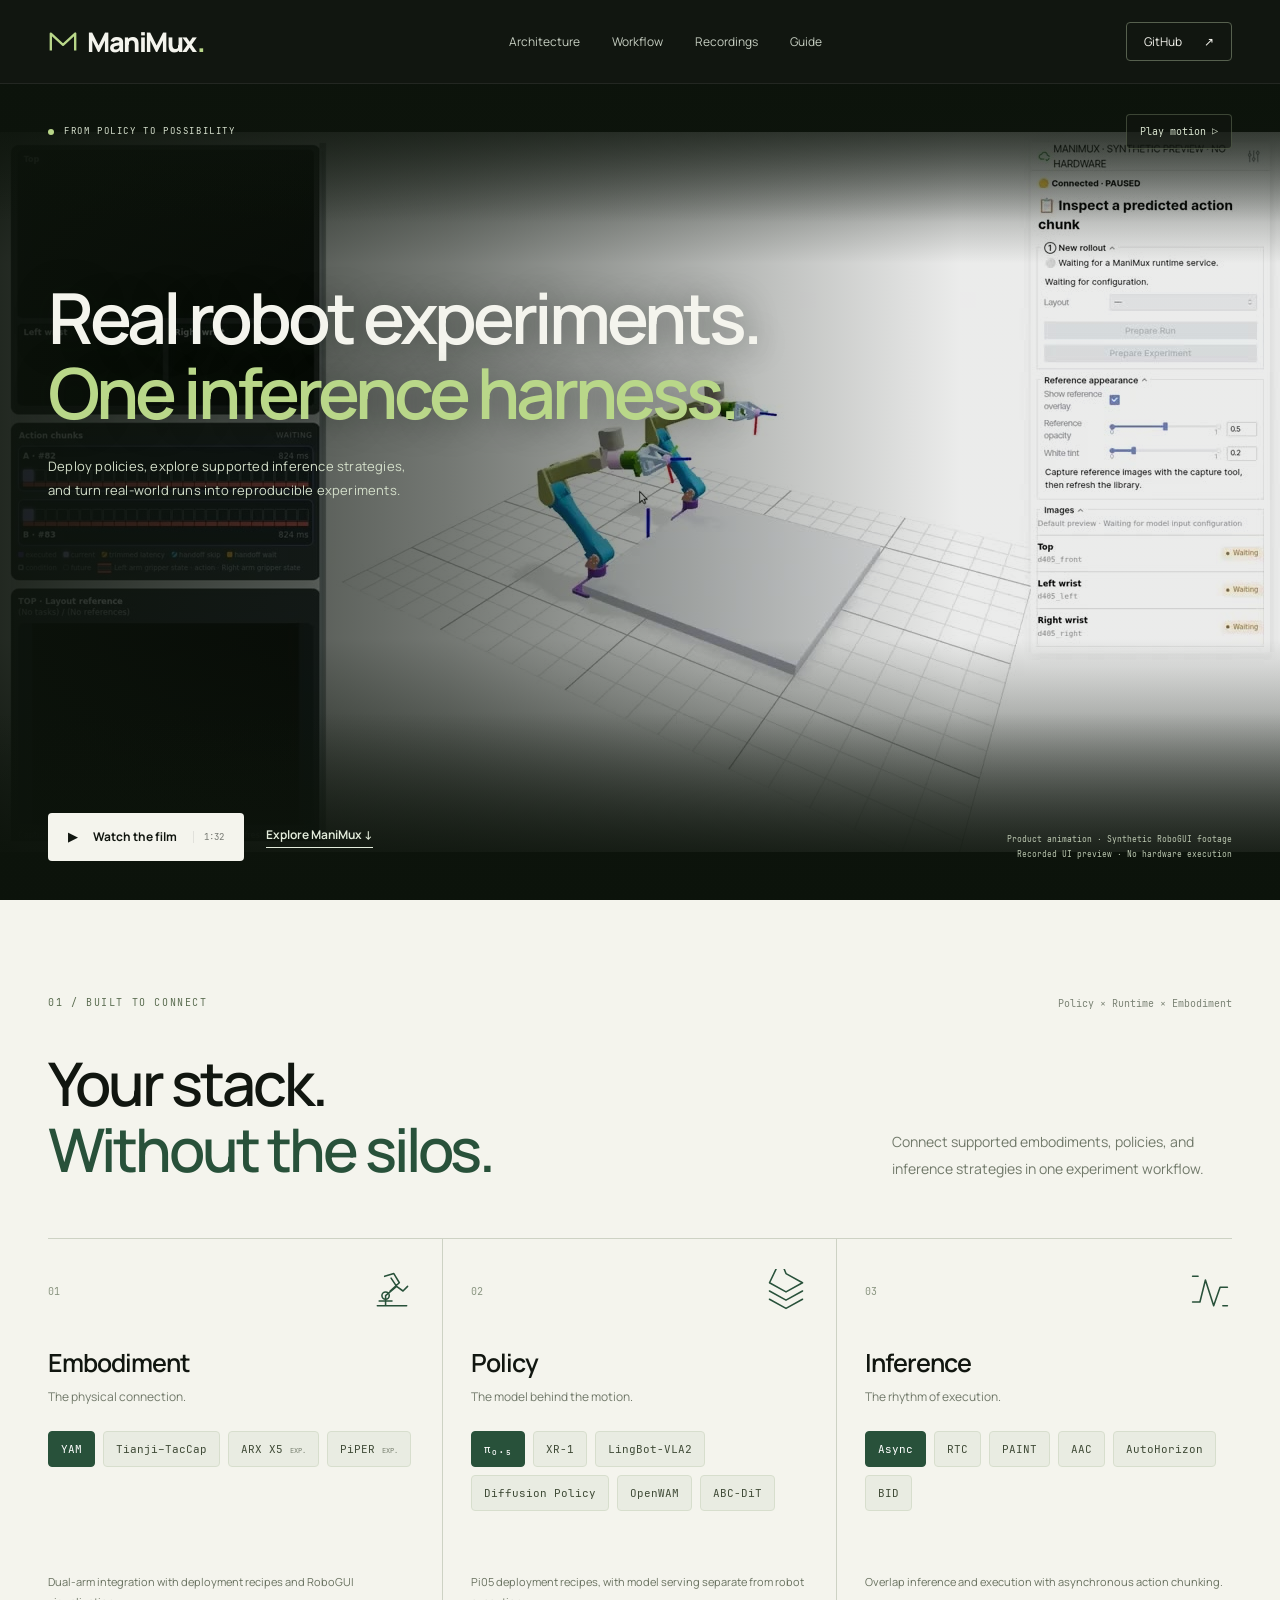
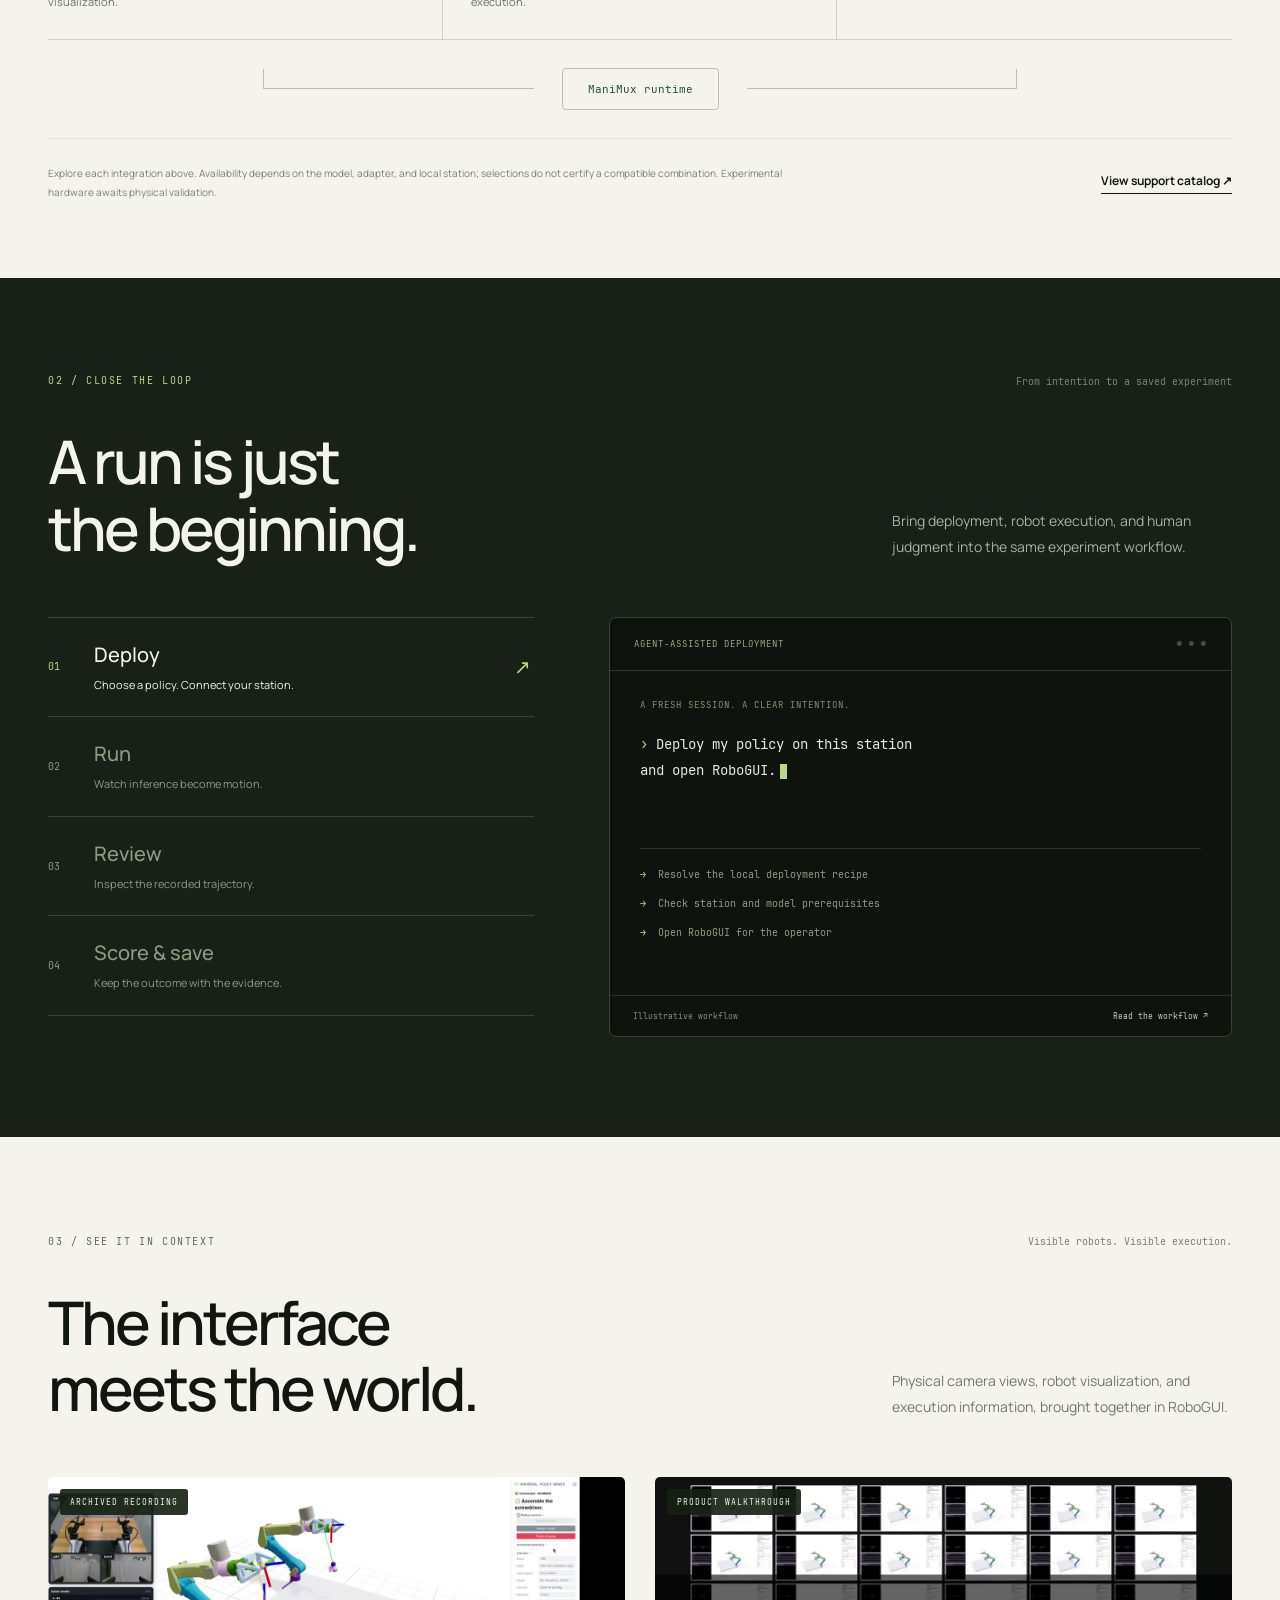
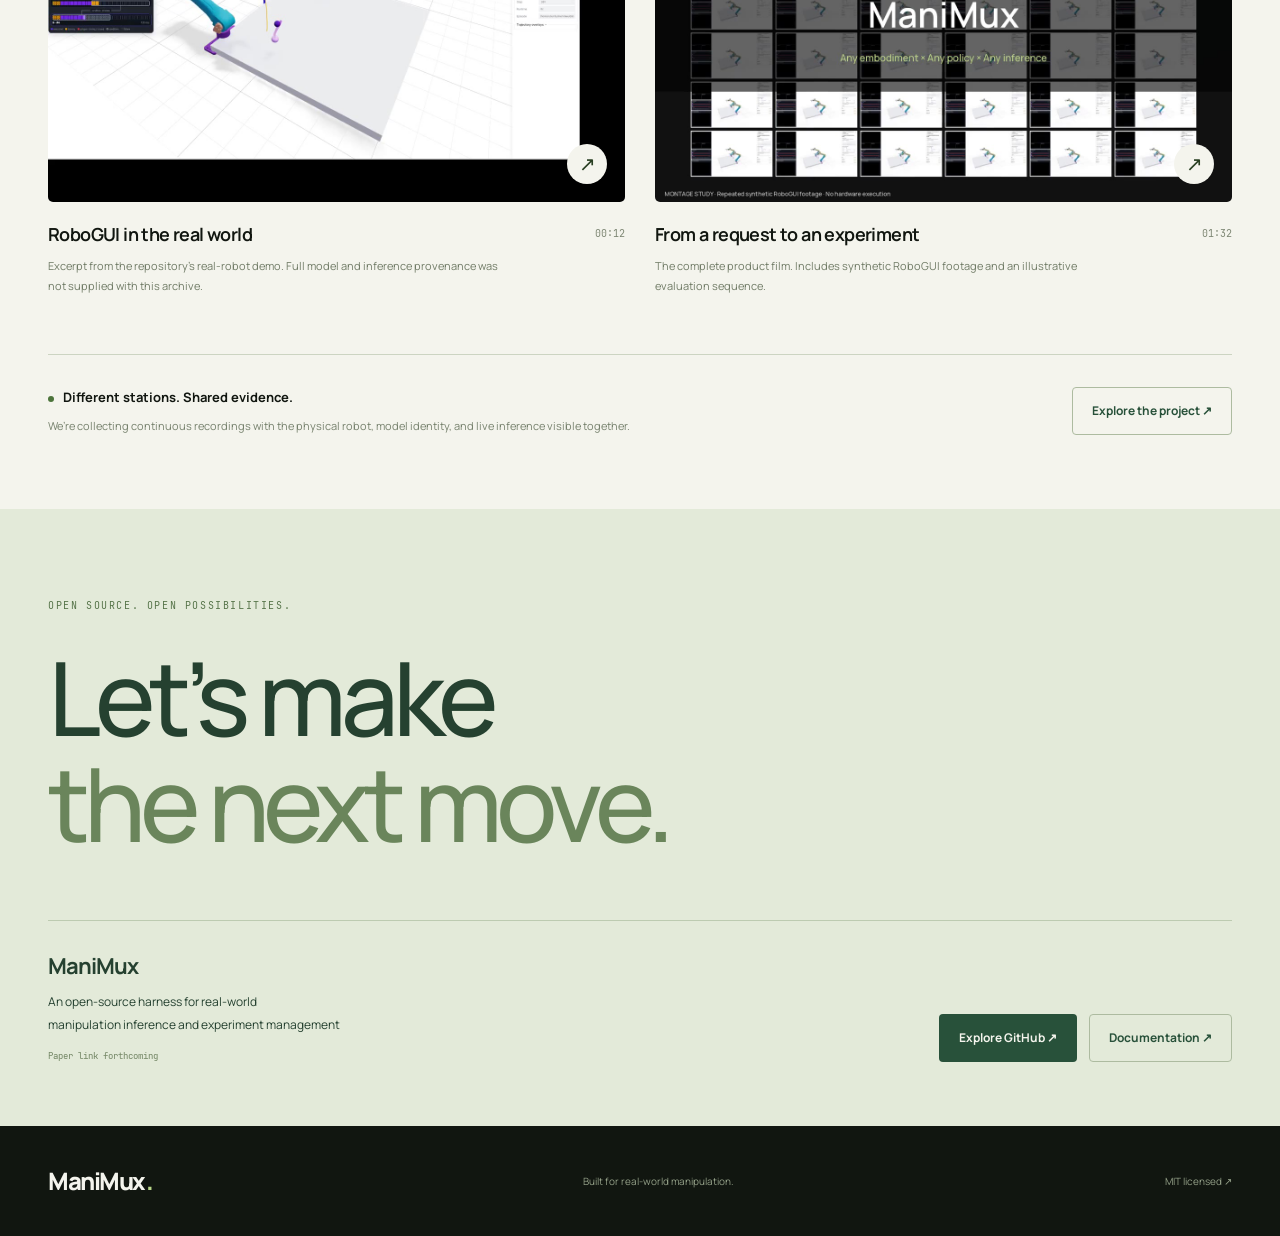
==== commit a68ba82f: "Merge main documentation and website publishing updates" ====
--- a/website/index.html
+++ b/website/index.html
@@ -9,13 +9,14 @@
   <link rel="icon" href="assets/favicon.svg" type="image/svg+xml">
   <link rel="preload" href="assets/Manrope.ttf" as="font" type="font/ttf" crossorigin>
   <link rel="stylesheet" href="styles.css">
+  <script src="guide-redirect.js" defer></script>
   <script src="app.js" defer></script>
 </head>
 <body>
   <a class="skip" href="#main">Skip to content</a>
   <header class="nav">
     <a class="wordmark" href="#" aria-label="ManiMux home"><svg viewBox="0 0 32 32" aria-hidden="true"><path d="M3 25V7l13 12L29 7v18M3 7l13 12L29 7"/></svg>ManiMux<span class="wordmark-dot">.</span></a>
-    <nav aria-label="Main navigation"><a href="#architecture">Architecture</a><a href="#workflow">Workflow</a><a href="#recordings">Recordings</a></nav>
+    <nav aria-label="Main navigation"><a href="#architecture">Architecture</a><a href="#workflow">Workflow</a><a href="#recordings">Recordings</a><a href="guideline.html">Guide</a></nav>
     <a class="nav-code" href="https://github.com/SII-LiuLab/manimux" target="_blank" rel="noreferrer">GitHub <span aria-hidden="true">↗</span></a>
   </header>
   <main id="main">
@@ -40,7 +41,7 @@
           <article class="axis" style="--axis-index:2"><div class="axis-top"><span class="axis-number">03</span><svg viewBox="0 0 48 48" aria-hidden="true"><path d="M5 36h8l6-24 9 28 7-20h8M5 8h6M38 40h5"/></svg></div><h3>Inference</h3><p>The rhythm of execution.</p><div class="chips" aria-label="Explore inference strategies"><button data-axis="inference" data-value="async" aria-pressed="true">Async</button><button data-axis="inference" data-value="rtc" aria-pressed="false">RTC</button><button data-axis="inference" data-value="paint" aria-pressed="false">PAINT</button><button data-axis="inference" data-value="aac" aria-pressed="false">AAC</button><button data-axis="inference" data-value="autohorizon" aria-pressed="false">AutoHorizon</button><button data-axis="inference" data-value="bid" aria-pressed="false">BID</button></div><p class="axis-detail" id="inference-detail" aria-live="polite">Overlap inference and execution with asynchronous action chunking.</p></article>
         </div>
         <div class="harness-line" aria-hidden="true"><span></span><b>ManiMux runtime</b><span></span></div>
-        <div class="architecture-foot"><p>Explore each integration above. Availability depends on the model, adapter, and local station; selections do not certify a compatible combination. Experimental hardware awaits physical validation.</p><a class="text-link" href="https://sii-liulab.github.io/manimux/#support" target="_blank" rel="noreferrer">View support catalog ↗</a></div>
+        <div class="architecture-foot"><p>Explore each integration above. Availability depends on the model, adapter, and local station; selections do not certify a compatible combination. Experimental hardware awaits physical validation.</p><a class="text-link" href="guideline.html#support">View support catalog ↗</a></div>
       </div>
     </section>
 
@@ -57,7 +58,7 @@
           <div class="workflow-panel" id="workflow-panel" role="tabpanel" aria-labelledby="tab-deploy" tabindex="0">
             <div class="panel-top"><span id="panel-label">AGENT-ASSISTED DEPLOYMENT</span><span class="panel-dots" aria-hidden="true">● ● ●</span></div>
             <div id="step-content"></div>
-            <div class="panel-footer"><span>Illustrative workflow</span><a href="https://sii-liulab.github.io/manimux/#experiments" target="_blank" rel="noreferrer">Read the workflow ↗</a></div>
+            <div class="panel-footer"><span>Illustrative workflow</span><a href="guideline.html#experiments">Read the workflow ↗</a></div>
           </div>
         </div>
       </div>
@@ -73,7 +74,7 @@
       <div class="contribute"><div><span class="status-dot"></span><strong>Different stations. Shared evidence.</strong><p>We’re collecting continuous recordings with the physical robot, model identity, and live inference visible together.</p></div><a class="button outline" href="https://github.com/SII-LiuLab/manimux" target="_blank" rel="noreferrer">Explore the project ↗</a></div>
     </div></section>
 
-    <section class="research" id="research" aria-labelledby="research-title"><div class="wrap"><p class="eyebrow">Open source. Open possibilities.</p><h2 id="research-title">Let’s make<br><span>the next move.</span></h2><div class="research-bottom"><div><h3>ManiMux</h3><p>An open-source harness for real-world<br>manipulation inference and experiment management</p><span class="paper-status">Paper link forthcoming</span></div><div class="actions"><a class="button dark" href="https://github.com/SII-LiuLab/manimux" target="_blank" rel="noreferrer">Explore GitHub ↗</a><a class="button outline" href="https://sii-liulab.github.io/manimux/" target="_blank" rel="noreferrer">Documentation ↗</a></div></div></div></section>
+    <section class="research" id="research" aria-labelledby="research-title"><div class="wrap"><p class="eyebrow">Open source. Open possibilities.</p><h2 id="research-title">Let’s make<br><span>the next move.</span></h2><div class="research-bottom"><div><h3>ManiMux</h3><p>An open-source harness for real-world<br>manipulation inference and experiment management</p><span class="paper-status">Paper link forthcoming</span></div><div class="actions"><a class="button dark" href="https://github.com/SII-LiuLab/manimux" target="_blank" rel="noreferrer">Explore GitHub ↗</a><a class="button outline" href="guideline.html">Documentation ↗</a></div></div></div></section>
   </main>
   <footer class="wrap"><a class="wordmark" href="#">ManiMux<span class="wordmark-dot">.</span></a><span>Built for real-world manipulation.</span><a href="https://github.com/SII-LiuLab/manimux/blob/main/LICENSE" target="_blank" rel="noreferrer">MIT licensed ↗</a></footer>
   <dialog id="film-dialog" aria-labelledby="film-title"><div class="dialog-top"><h2 id="film-title">ManiMux product film</h2><button id="close-film" aria-label="Close video">✕</button></div><video id="film-video" controls playsinline preload="none"></video><p id="film-caption"></p></dialog>
